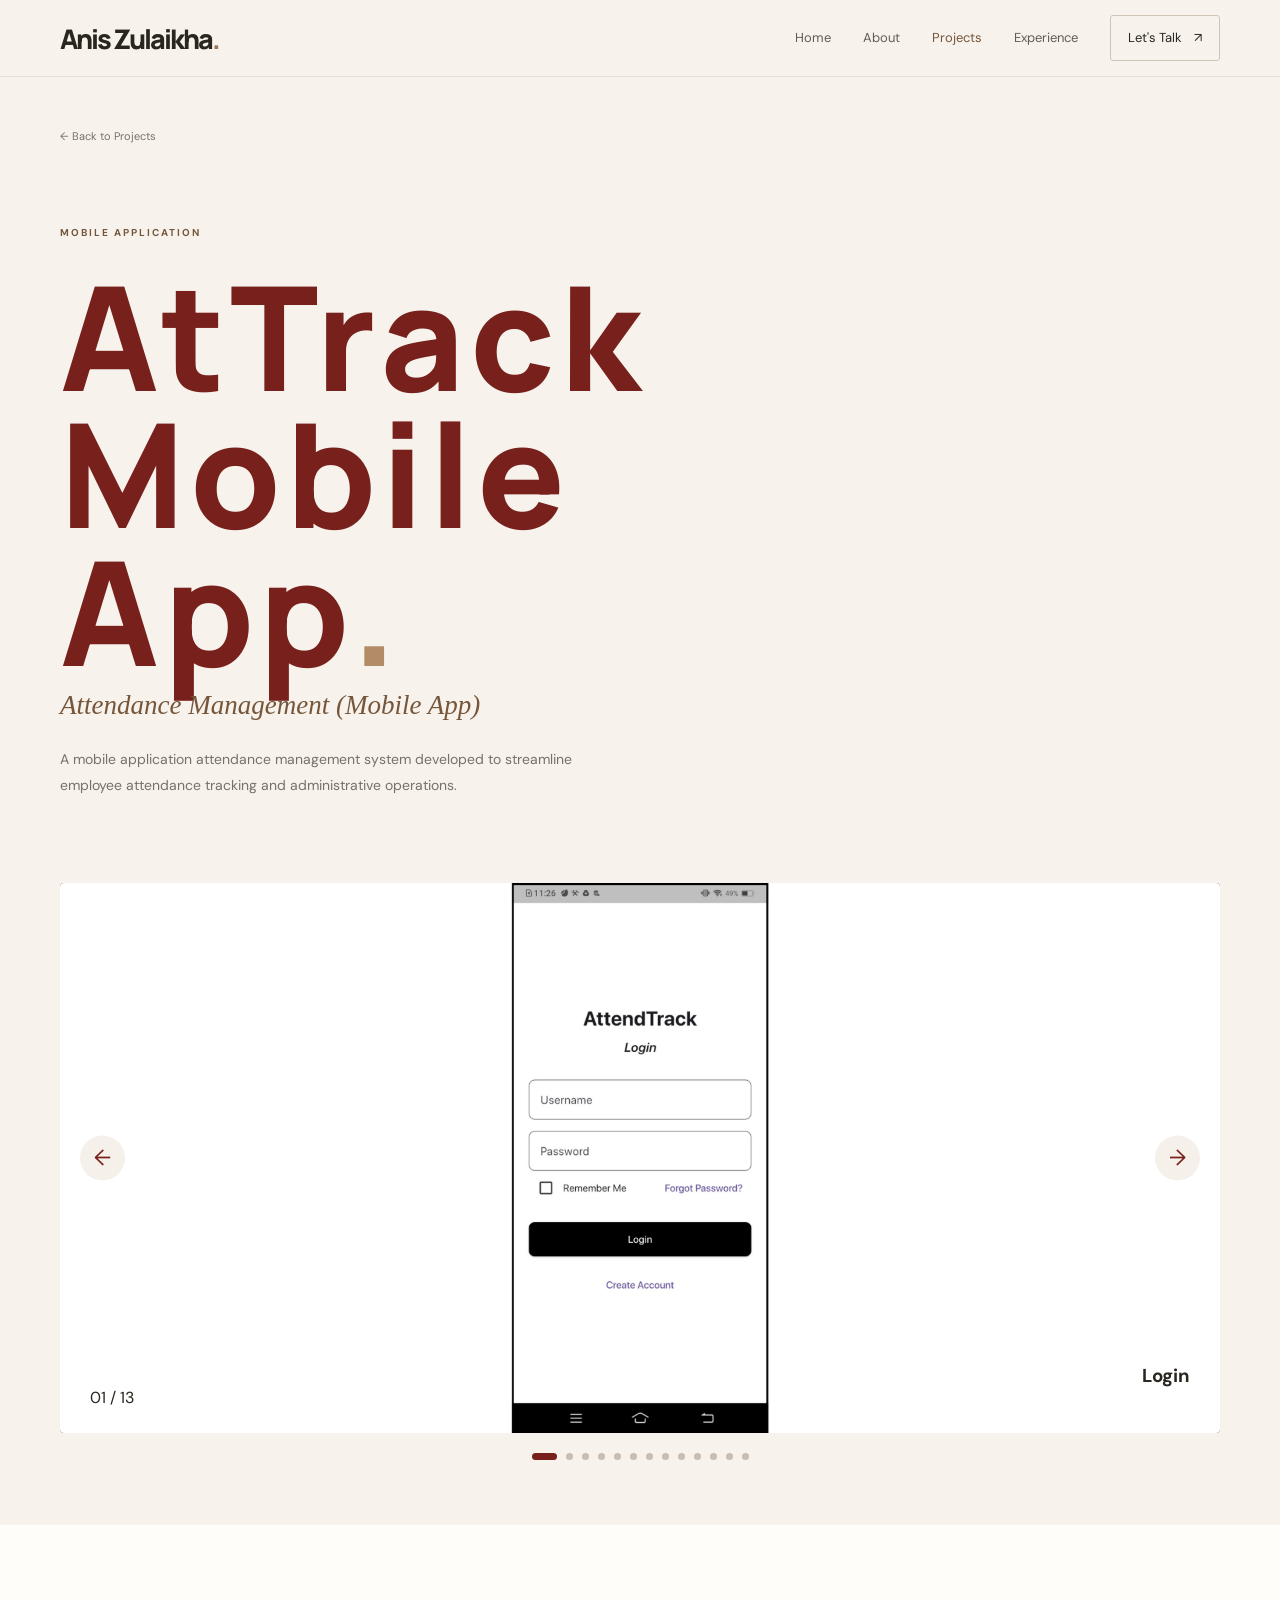
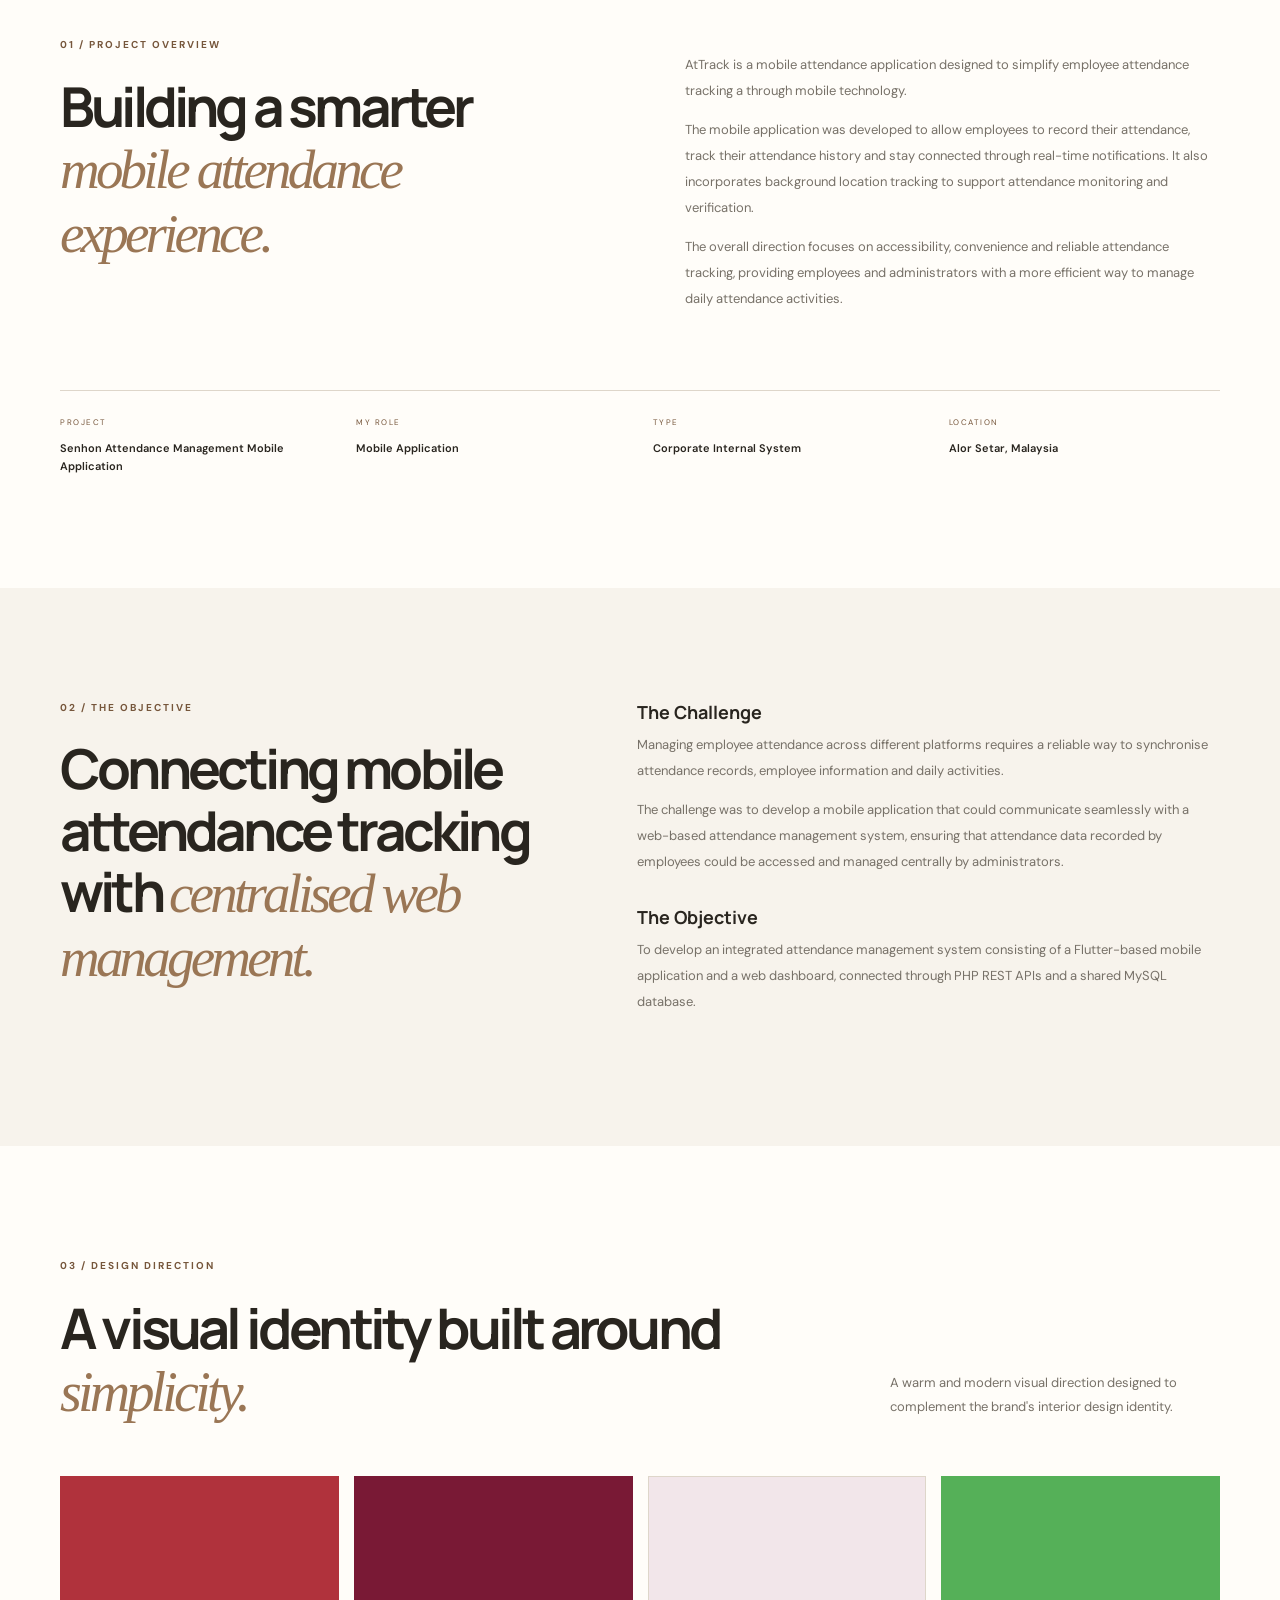
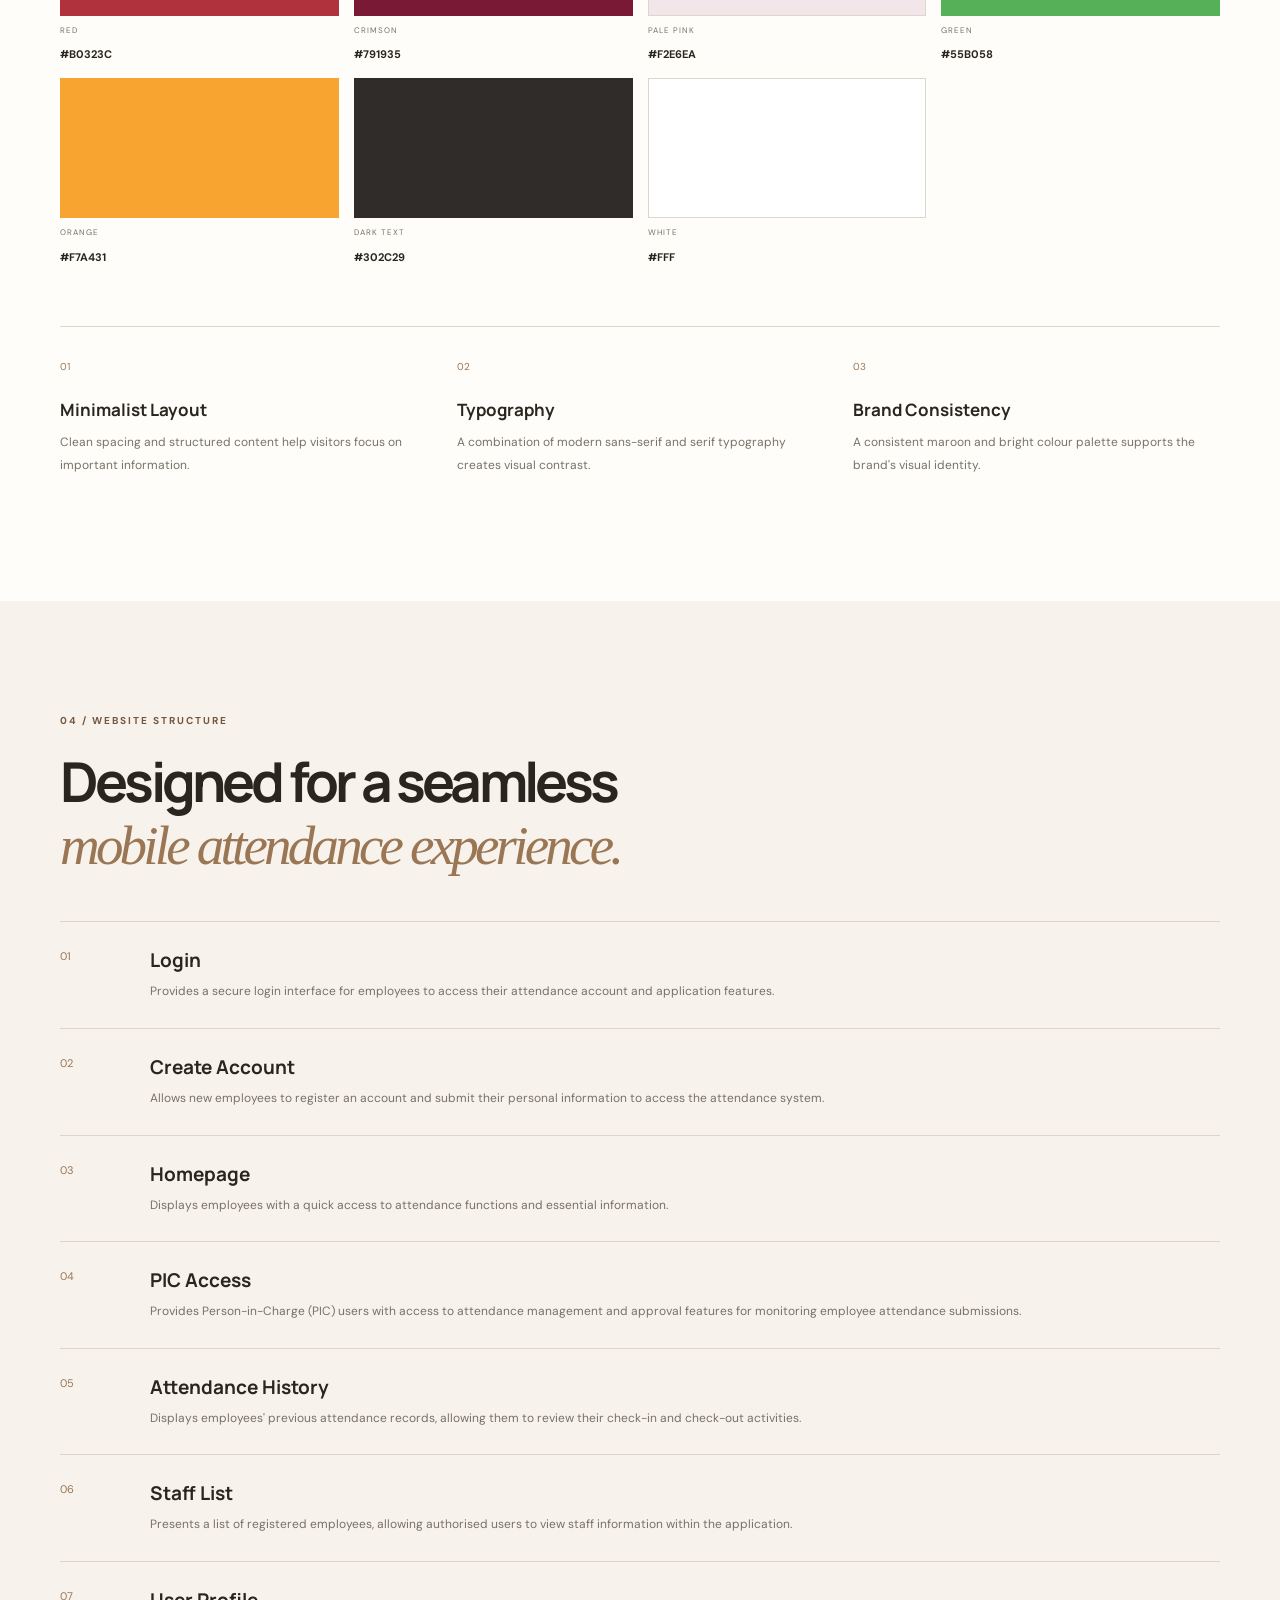
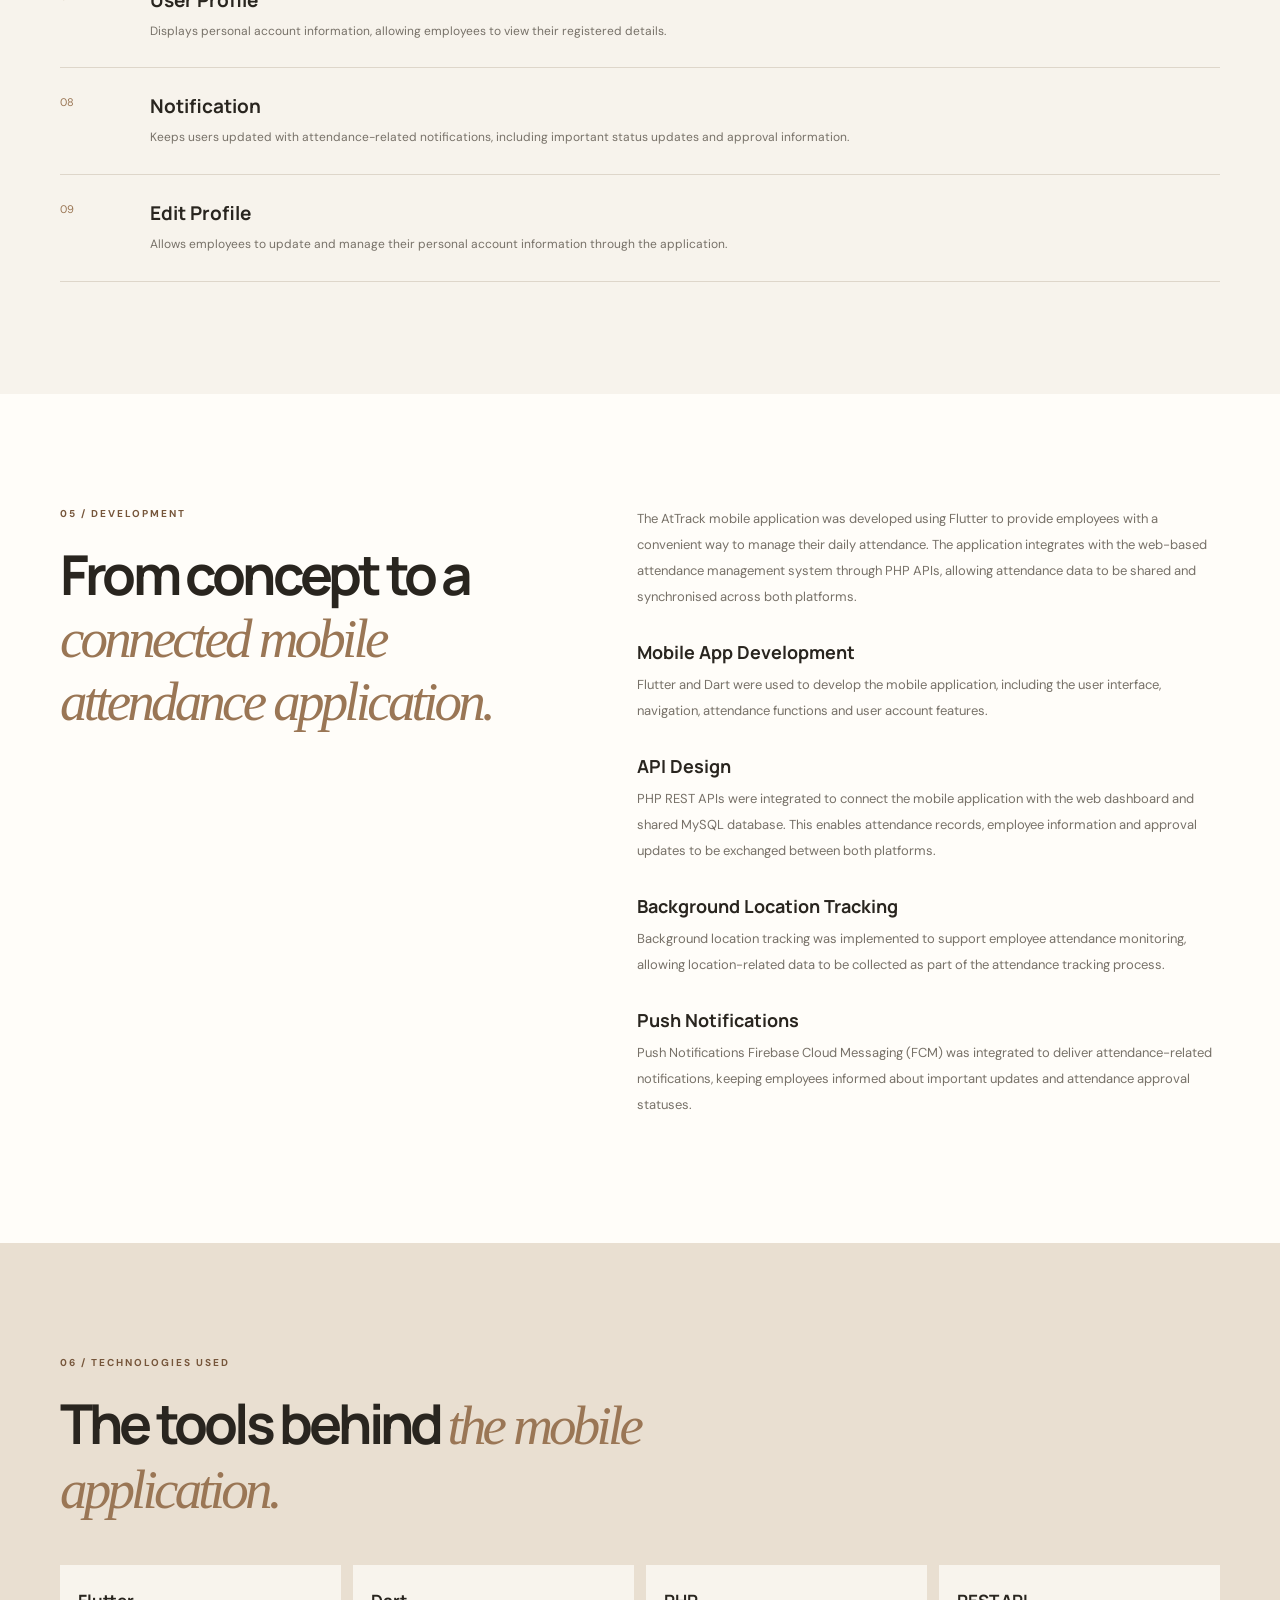
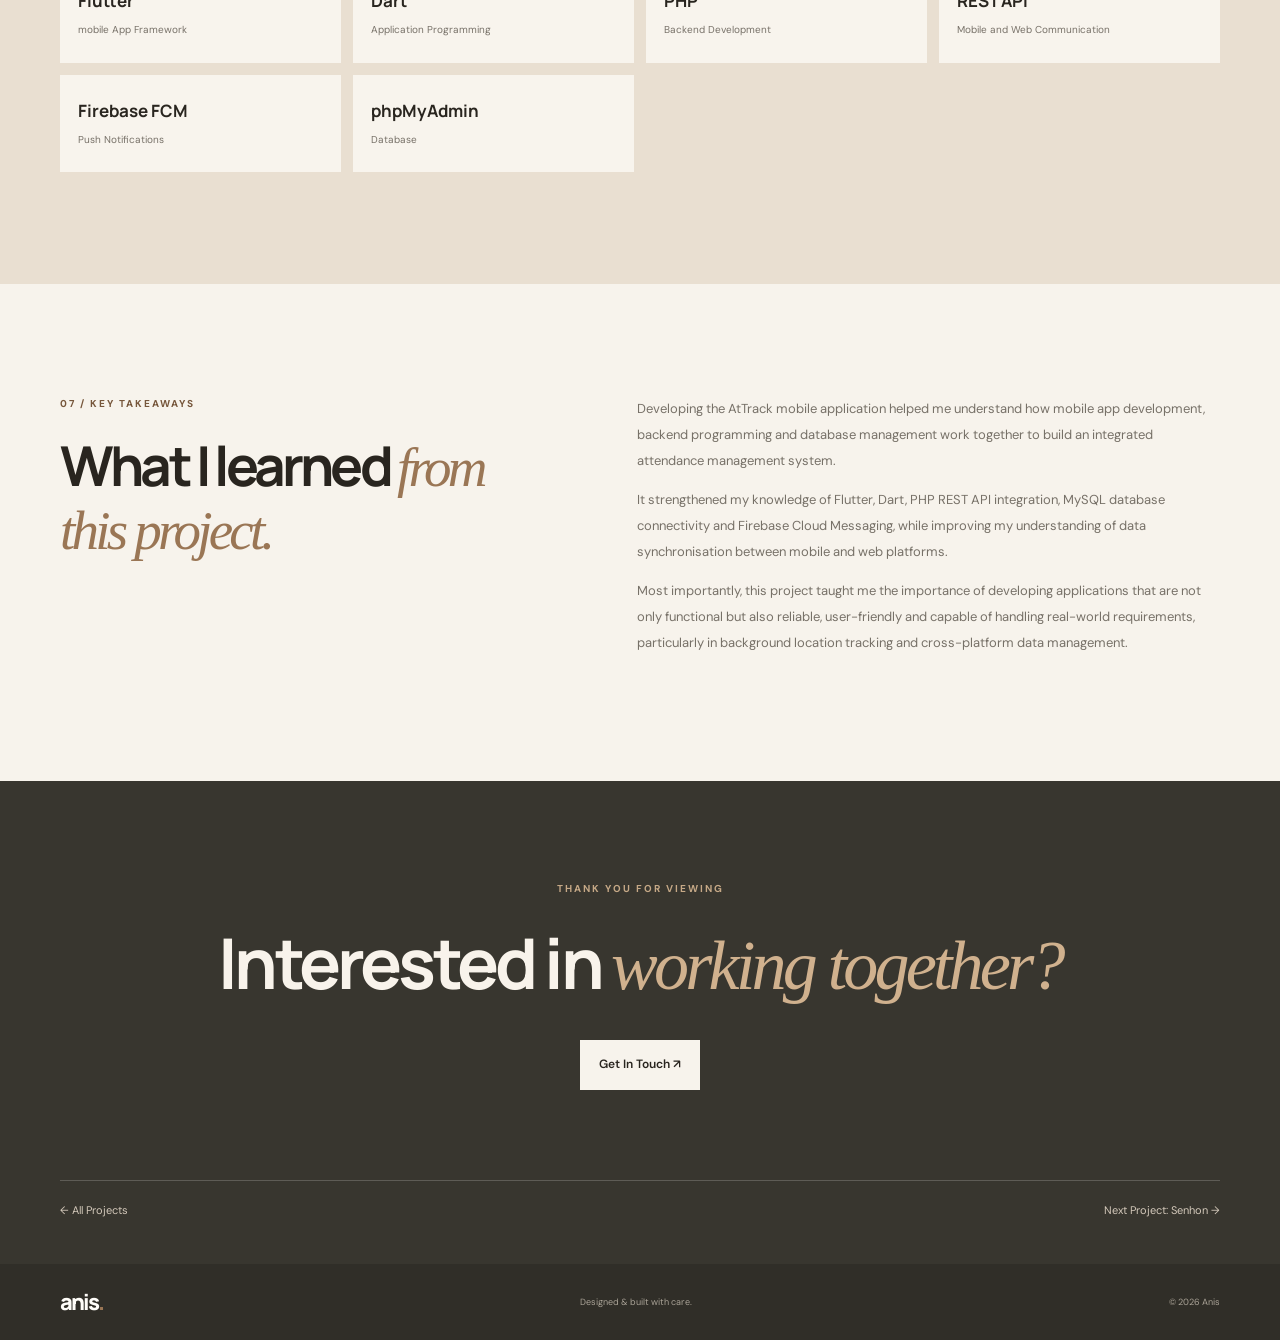
==== project-atTrackmobile.html @ a1cfab3f "Initial portfolio upload" ====
<!DOCTYPE html>
<html lang="en">

<head>
    <meta charset="UTF-8">
    <meta name="viewport" content="width=device-width, initial-scale=1.0">

    <meta name="description"
          content="Shiftin website design and development case study by Anis.">

    <title>AtTrack Dashboard | Project Case Study — Anis</title>

    <!-- Google Fonts -->
    <link rel="preconnect" href="https://fonts.googleapis.com">
    <link rel="preconnect" href="https://fonts.gstatic.com" crossorigin>

    <link href="https://fonts.googleapis.com/css2?family=DM+Sans:wght@400;500;600;700&family=Manrope:wght@400;500;600;700;800&family=IBM+Plex+Serif:ital,wght@0,400;0,500;1,400&display=swap"
          rel="stylesheet">

    <link rel="stylesheet" href="css/style.css">

</head>

<body>

    <!-- NAVIGATION -->
    <header class="site-header">

        <nav class="nav container">

            <a href="index.html" class="brand">
                Anis Zulaikha<span>.</span>
            </a>

            <button class="menu-toggle"
                    aria-label="Toggle navigation"
                    aria-expanded="false"
                    aria-controls="nav-links">

                <span></span>
                <span></span>

            </button>

            <div class="nav-links" id="nav-links">

                <a href="index.html" class="nav-link">Home</a>

                <a href="about-me.html" class="nav-link">About</a>

                <a href="projects.html" class="nav-link active">
                    Projects
                </a>

                <a href="index.html#experience" class="nav-link">
                    Experience
                </a>

                <a href="index.html#contact" class="nav-cta">
                    Let's Talk <span>↗</span>
                </a>

            </div>

        </nav>

    </header>


    <main>

        <!-- CASE STUDY HERO -->
        <section class="case-hero">

            <div class="container">

                <a href="projects.html" class="back-projects">
                    ← Back to Projects
                </a>

                <div class="case-hero-content">

                    <p class="eyebrow">
                        MOBILE APPLICATION
                    </p>

                    <h1>
                        AtTrack Mobile App<span>.</span>
                    </h1>

                    <p class="case-tagline">
                        Attendance Management (Mobile App)
                    </p>

                    <p class="case-intro">
                        A mobile application attendance management system
                        developed to streamline employee attendance
                        tracking and administrative operations.
                    </p>

                </div>

            </div>

        </section>


        <!-- HERO IMAGE -->
         <section class="case-cover">
            <div class="container">
                
                <div class="shiftin-slider">
                    <div class="slider-track">
                        <!-- IMAGE 1: LOGIN -->
                         <div class="slide active">
                            <img src="asset/atTrack/mobileApplication/1.png" alt="atTrack Login ">
                            <div class="slide-caption-dark">
                                <span>01 / 13</span>
                                <h3>Login</h3>
                            </div>
                        </div>
                        
                        <!-- IMAGE 2: CREATE ACC -->
                         <div class="slide">
                            <img src="asset/atTrack/mobileApplication/2.png" alt="atTrack Create Acc">
                            <div class="slide-caption-dark">
                                <span>02 / 13</span>
                                <h3>Create Account</h3>
                            </div>
                        </div>
                        
                        <!-- IMAGE 3: HOMEPAGE 1 -->
                         <div class="slide">
                            <img src="asset/atTrack/mobileApplication/3.png" alt="atTrack Homepage">
                            <div class="slide-caption-dark">
                                <span>03 / 13</span>
                                <h3>Homepage</h3>
                            </div>
                        </div>
                        
                        <!-- IMAGE 4: HOMEPAGE 2 -->
                         <div class="slide">
                            <img src="asset/atTrack/mobileApplication/4.png" alt="Homepage Pending">
                            <div class="slide-caption-dark">
                                <span>04 / 13</span>
                                <h3>Homepage</h3>
                            </div>
                        </div>
                        
                        <!-- IMAGE 5: PIC 1 -->
                         <div class="slide">
                            <img src="asset/atTrack/mobileApplication/5.png" alt="atTrack PIC">
                            <div class="slide-caption-dark">
                                <span>05 / 13</span>
                                <h3>PIC Page</h3>
                            </div>
                        </div>
                        
                        <!-- IMAGE 6: PIC 2 -->
                         <div class="slide">
                            <img src="asset/atTrack/mobileApplication/6.png" alt="atTrack PIC 2">
                            <div class="slide-caption-dark">
                                <span>06 / 13</span>
                                <h3>PIC Page</h3>
                            </div>
                        </div>

                         <!-- IMAGE 7: STATUS -->
                         <div class="slide">
                            <img src="asset/atTrack/mobileApplication/7.png" alt="atTrack status">
                            <div class="slide-caption-dark">
                                <span>07 / 13</span>
                                <h3>Status</h3>
                            </div>
                        </div>

                         <!-- IMAGE 8: User History -->
                         <div class="slide">
                            <img src="asset/atTrack/mobileApplication/8.png" alt="atTrack USer History">
                            <div class="slide-caption-dark">
                                <span>08 / 13</span>
                                <h3>History</h3>
                            </div>
                        </div>

                         <!-- IMAGE 9: CONTACT -->
                         <div class="slide">
                            <img src="asset/atTrack/mobileApplication/9.png" alt="atTrack Staff List">
                            <div class="slide-caption-dark">
                                <span>09 / 13</span>
                                <h3>Staff List</h3>
                            </div>
                        </div>

                         <!-- IMAGE 10: Profile -->
                         <div class="slide">
                            <img src="asset/atTrack/mobileApplication/10.png" alt="atTrack Profile">
                            <div class="slide-caption-dark">
                                <span>10 / 13</span>
                                <h3>Profile</h3>
                            </div>
                        </div>

                         <!-- IMAGE 11: Notification 1 -->
                         <div class="slide">
                            <img src="asset/atTrack/mobileApplication/11.png" alt="atTrack Notification 1">
                            <div class="slide-caption-dark">
                                <span>11 / 13</span>
                                <h3>Notification</h3>
                            </div>
                        </div>

                         <!-- IMAGE 12: Notification 2 -->
                         <div class="slide">
                            <img src="asset/atTrack/mobileApplication/12.png" alt=" atTrack Notification 2">
                            <div class="slide-caption-dark">
                                <span>12 / 13</span>
                                <h3>Notification</h3>
                            </div>
                        </div>

                         <!-- IMAGE 13: Edit -->
                         <div class="slide">
                            <img src="asset/atTrack/mobileApplication/13.png" alt="atTrack Edit Profile">
                            <div class="slide-caption-dark">
                                <span>13 / 13</span>
                                <h3>Edit Profile</h3>
                            </div>
                        </div>
                    </div>
                    
                    <!-- SLIDER CONTROLS -->
                     <button class="slider-arrow prev" type="button" aria-label="Previous image">
                        &#8592;
                    </button>
                    
                    <button class="slider-arrow next" type="button" aria-label="Next image">
                        &#8594;
                    </button>
                </div>
                
                <!-- SLIDER DOTS -->
                 <div class="slider-dots">
                    <button class="dot active" aria-label="Go to image 1"></button>
                    <button class="dot" aria-label="Go to image 2"></button>
                    <button class="dot" aria-label="Go to image 3"></button>
                    <button class="dot" aria-label="Go to image 4"></button>
                    <button class="dot" aria-label="Go to image 5"></button>
                    <button class="dot" aria-label="Go to image 6"></button>
                    <button class="dot" aria-label="Go to image 7"></button>
                    <button class="dot" aria-label="Go to image 8"></button>
                    <button class="dot" aria-label="Go to image 9"></button>
                    <button class="dot" aria-label="Go to image 10"></button>
                    <button class="dot" aria-label="Go to image 11"></button>
                    <button class="dot" aria-label="Go to image 12"></button>
                    <button class="dot" aria-label="Go to image 13"></button>
                </div>
            </div>
        </section>

        <!-- PROJECT INFORMATION -->
        <section class="section case-overview">

            <div class="container">

                <div class="case-overview-grid">

                    <div class="case-overview-heading">

                        <p class="eyebrow">
                            01 / PROJECT OVERVIEW
                        </p>

                        <h2>
                            Building a smarter
                            <em>mobile attendance experience.</em>
                        </h2>

                    </div>


                    <div class="case-overview-description">

                        <p>
                            AtTrack is a mobile attendance 
                            application designed to simplify 
                            employee attendance tracking a
                            through mobile technology.
                        </p>

                        <p>
                            The mobile application was developed 
                            to allow employees to record their 
                            attendance, track their attendance history 
                            and stay connected through real-time 
                            notifications. It also incorporates 
                            background location tracking to support 
                            attendance monitoring and verification.
                        </p>

                        <p>
                            The overall direction focuses on accessibility, 
                            convenience and reliable attendance tracking, 
                            providing employees and administrators with a 
                            more efficient way to manage daily attendance activities.
                        </p>

                    </div>

                </div>


                <div class="case-info-grid">

                    <div>
                        <span>PROJECT</span>
                        <strong>Senhon Attendance Management Mobile Application</strong>
                    </div>

                    <div>
                        <span>MY ROLE</span>
                        <strong>Mobile Application</strong>
                    </div>

                    <div>
                        <span>TYPE</span>
                        <strong>Corporate Internal System</strong>
                    </div>

                    <div>
                        <span>LOCATION</span>
                        <strong>Alor Setar, Malaysia</strong>
                    </div>

                </div>

            </div>

        </section>


        <!-- PROJECT BACKGROUND -->
        <section class="section case-background">

            <div class="container case-split">

                <div>

                    <p class="eyebrow">
                        02 / THE OBJECTIVE
                    </p>

                    <h2>
                       Connecting mobile attendance tracking with
                        <em>centralised web management.</em>
                    </h2>

                </div>

                <div class="case-copy">

                    <h3>The Challenge</h3>

                    <p>
                        Managing employee attendance 
                        across different platforms requires 
                        a reliable way to synchronise 
                        attendance records, employee 
                        information and daily activities.
                    </p>

                    <p>
                        The challenge was to develop a mobile 
                        application that could communicate 
                        seamlessly with a web-based attendance 
                        management system, ensuring that attendance 
                        data recorded by employees could be accessed 
                        and managed centrally by administrators.
                    </p>

                    <h3>The Objective</h3>

                    <p>
                       To develop an integrated attendance management 
                       system consisting of a Flutter-based mobile 
                       application and a web dashboard, connected 
                       through PHP REST APIs and a shared MySQL database.
                    </p>

                </div>

            </div>

        </section>


        <!-- DESIGN DIRECTION -->
        <section class="section case-design">

            <div class="container">

                <div class="section-top">

                    <div>

                        <p class="eyebrow">
                            03 / DESIGN DIRECTION
                        </p>

                        <h2>
                            A visual identity built
                            around <em>simplicity.</em>
                        </h2>

                    </div>

                    <p class="section-description">
                        A warm and modern visual direction
                        designed to complement the brand's
                        interior design identity.
                    </p>

                </div>


                <div class="design-showcase">

                    <div class="design-colour">

                        <div class="colour-swatch red"></div>

                        <span>RED</span>
                        <strong>#B0323C</strong>

                    </div>

                    <div class="design-colour">

                        <div class="colour-swatch crimson"></div>

                        <span>CRIMSON</span>
                        <strong>#791935</strong>

                    </div>

                    <div class="design-colour">

                        <div class="colour-swatch pink"></div>

                        <span>PALE PINK</span>
                        <strong>#F2E6EA</strong>

                    </div>

                    <div class="design-colour">

                        <div class="colour-swatch green"></div>

                        <span>GREEN</span>
                        <strong>#55B058</strong>

                    </div>

                    <div class="design-colour">

                        <div class="colour-swatch orange"></div>

                        <span>ORANGE</span>
                        <strong>#F7A431</strong>

                    </div>

                    <div class="design-colour">

                        <div class="colour-swatch dark"></div>

                        <span>DARK TEXT</span>
                        <strong>#302C29</strong>

                    </div>

                    <div class="design-colour">

                        <div class="colour-swatch white"></div>

                        <span>WHITE</span>
                        <strong>#FFF</strong>

                    </div>

                </div>


                <div class="design-principles">

                    <article>
                        <span>01</span>
                        <h3>Minimalist Layout</h3>
                        <p>
                            Clean spacing and structured content
                            help visitors focus on important
                            information.
                        </p>
                    </article>

                    <article>
                        <span>02</span>
                        <h3>Typography</h3>
                        <p>
                            A combination of modern sans-serif
                            and serif typography creates
                            visual contrast.
                        </p>
                    </article>

                    <article>
                        <span>03</span>
                        <h3>Brand Consistency</h3>
                        <p>
                            A consistent maroon and bright
                            colour palette supports the
                            brand's visual identity.
                        </p>
                    </article>

                </div>

            </div>

        </section>


        <!-- WEBSITE STRUCTURE -->
        <section class="section case-structure">

            <div class="container">

                <p class="eyebrow">
                    04 / WEBSITE STRUCTURE
                </p>

                <h2>
                    Designed for a seamless
                    <em>mobile attendance experience.</em>
                </h2>

                <div class="structure-list">

                    <div>
                        <span>01</span>

                        <div>
                            <h3>Login</h3>
                            <p>
                                Provides a secure login interface 
                                for employees to access their 
                                attendance account and application features.
                            </p>
                        </div>
                    </div>

                    <div>
                        <span>02</span>

                        <div>
                            <h3>Create Account</h3>
                            <p>
                                Allows new employees to register an 
                                account and submit their personal 
                                information to access the attendance system.
                            </p>
                        </div>
                    </div>

                    <div>
                        <span>03</span>

                        <div>
                            <h3>Homepage</h3>
                            <p>
                                Displays employees with a quick access to 
                                attendance functions and essential information.
                            </p>
                        </div>
                    </div>

                    <div>
                        <span>04</span>

                        <div>
                            <h3>PIC Access</h3>
                            <p>
                                Provides Person-in-Charge (PIC) users with 
                                access to attendance management and approval 
                                features for monitoring employee attendance submissions.
                            </p>
                        </div>
                    </div>

                    <div>
                        <span>05</span>

                        <div>
                            <h3>Attendance History</h3>
                            <p>
                                Displays employees' previous attendance records, 
                                allowing them to review their check-in and check-out 
                                activities.
                            </p>
                        </div>
                    </div>

                    <div>
                        <span>06</span>

                        <div>
                            <h3>Staff List</h3>
                            <p>
                                Presents a list of registered employees, 
                                allowing authorised users to view staff 
                                information within the application.
                            </p>
                        </div>
                    </div>

                    <div>
                        <span>07</span>

                        <div>
                            <h3>User Profile</h3>
                            <p>
                                Displays personal account information, 
                                allowing employees to view their registered details.
                            </p>
                        </div>
                    </div>

                    <div>
                        <span>08</span>

                        <div>
                            <h3>Notification</h3>
                            <p>
                                Keeps users updated with attendance-related notifications, 
                                including important status updates and approval information.
                            </p>
                        </div>
                    </div>

                    <div>
                        <span>09</span>

                        <div>
                            <h3>Edit Profile</h3>
                            <p>
                                Allows employees to update and manage their personal 
                                account information through the application.
                            </p>
                        </div>
                    </div>

                </div>


            </div>

        </section>


        <!-- DEVELOPMENT -->
        <section class="section case-development">

            <div class="container case-split">

                <div>

                    <p class="eyebrow">
                        05 / DEVELOPMENT
                    </p>

                    <h2>
                        From concept to a
                        <em>connected mobile attendance application.</em>
                    </h2>

                </div>

                <div class="case-copy">

                    <p>
                        The AtTrack mobile application was developed 
                        using Flutter to provide employees with a 
                        convenient way to manage their daily attendance. 
                        The application integrates with the web-based 
                        attendance management system through 
                        PHP APIs, allowing attendance data to be 
                        shared and synchronised across both platforms.
                    </p>

                    <h3>Mobile App Development</h3>

                    <p>
                        Flutter and Dart were used to develop the mobile 
                        application, including the user interface, navigation, 
                        attendance functions and user account features.
                    </p>

                    <h3>API Design</h3>

                    <p>
                        PHP REST APIs were integrated to connect the mobile 
                        application with the web dashboard and shared MySQL 
                        database. This enables attendance records, employee 
                        information and approval updates to be exchanged 
                        between both platforms.
                    </p>

                    <h3>Background Location Tracking</h3>

                    <p>
                        Background location tracking was implemented to support 
                        employee attendance monitoring, allowing location-related 
                        data to be collected as part of the attendance tracking process.
                    </p>

                    <h3>Push Notifications</h3>

                    <p>
                        Push Notifications Firebase Cloud Messaging (FCM) was 
                        integrated to deliver attendance-related notifications, 
                        keeping employees informed about important updates and 
                        attendance approval statuses.
                    </p>

                </div>

            </div>

        </section>


        <!-- TECHNOLOGIES -->
        <section class="section case-tech">

            <div class="container">

                <p class="eyebrow">
                    06 / TECHNOLOGIES USED
                </p>

                <h2>
                    The tools behind
                    <em>the mobile application.</em>
                </h2>

                <div class="case-tech-list">

                    <div>
                        <strong>Flutter</strong>
                        <span>mobile App Framework</span>
                    </div>

                    <div>
                        <strong>Dart</strong>
                        <span>Application Programming</span>
                    </div>

                    <div>
                        <strong>PHP</strong>
                        <span>Backend Development</span>
                    </div>

                    <div>
                        <strong>REST API</strong>
                        <span>Mobile and Web Communication</span>
                    </div>

                    <div>
                        <strong>Firebase FCM</strong>
                        <span>Push Notifications</span>
                    </div>

                    <div>
                        <strong>phpMyAdmin</strong>
                        <span>Database</span>
                    </div>

                </div>

            </div>

        </section>


        <!-- LEARNING OUTCOME -->
        <section class="section case-reflection">

            <div class="container case-split">

                <div>

                    <p class="eyebrow">
                        07 / KEY TAKEAWAYS
                    </p>

                    <h2>
                        What I learned
                        <em>from this project.</em>
                    </h2>

                </div>

                <div class="case-copy">

                    <p>
                        Developing the AtTrack mobile 
                        application helped me understand how 
                        mobile app development, backend programming 
                        and database management work together 
                        to build an integrated attendance management system.
                    </p>

                    <p>
                        It strengthened my knowledge of Flutter, Dart, PHP 
                        REST API integration, MySQL database connectivity 
                        and Firebase Cloud Messaging, while improving 
                        my understanding of data synchronisation between mobile 
                        and web platforms.
                    </p>

                    <p>
                        Most importantly, this project taught me the importance 
                        of developing applications that are not only functional 
                        but also reliable, user-friendly and capable of handling 
                        real-world requirements, particularly in background location 
                        tracking and cross-platform data management.
                    </p>

                </div>

            </div>

        </section>


        <!-- NEXT PROJECT -->
        <section class="case-next">

            <div class="container">

                <p class="eyebrow">
                    THANK YOU FOR VIEWING
                </p>

                <h2>
                    Interested in
                    <em>working together?</em>
                </h2>

                <a href="index.html#contact"
                   class="button button-light">
                    Get In Touch ↗
                </a>

                <div class="case-navigation">

                    <a href="projects.html">
                        ← All Projects
                    </a>

                    <a href="project-senhon.html">
                        Next Project: Senhon →
                    </a>

                </div>

            </div>

        </section>

    </main>


    <!-- FOOTER -->
    <footer class="footer">

        <div class="container footer-inner">

            <a href="index.html" class="brand">
                anis<span>.</span>
            </a>

            <span>Designed & built with care.</span>

            <span>© 2026 Anis</span>

        </div>

    </footer>


    <script src="js/script.js"></script>

</body>
</html>
---- css/style.css ----
@import url('https://fonts.googleapis.com/css2?family=DM+Sans:wght@400;500;600;700&family=Manrope:wght@400;500;600;700;800&display=swap');
:root {
  --paper: #f7f3ec;
  --paper-deep: #eee7dc;
  --ink: #29251f;
  --muted: #777168;
  --line: #ded6ca;
  --accent: #9a7655;
  --accent-dark: #76563b;
  --white: #fffdf9;
  --serif: Georgia, "Times New Roman", serif;
  --sans: "DM Sans", sans-serif;
  --display: "Manrope", sans-serif;
  --container: 1160px;
}
* {
  box-sizing: border-box;
}
html {
  scroll-behavior: smooth;
  scroll-padding-top: 90px;
}
body {
  margin: 0;
  background: var(--paper);
  color: var(--ink);
  font-family: var(--sans);
  line-height: 1.65;
  -webkit-font-smoothing: antialiased;
}
a {
  color: inherit;
  text-decoration: none;
}
button {
  font: inherit;
}
.container {
  width: min(var(--container), calc(100% - 64px));
  margin-inline: auto;
}
.section {
  padding: 112px 0;
}
.site-header {
  position: sticky;
  top: 0;
  z-index: 50;
  background: rgba(247,243,236,.88);
  backdrop-filter: blur(16px);
  border-bottom: 1px solid rgba(222,214,202,.7);
}
.nav {
  min-height: 76px;
  display: flex;
  align-items: center;
  justify-content: space-between;
}
.brand {
  font: 800 27px var(--display);
  letter-spacing: -2px;
}
.brand span {
  color: var(--accent);
}
.nav-links {
  display: flex;
  align-items: center;
  gap: 32px;
  font-size: 13px;
  color: #625c53;
}
.nav-link {
  transition: color .2s;
}
.nav-link:hover, .nav-link.active {
  color: var(--accent-dark);
}
.nav-cta {
  padding: 11px 17px;
  border: 1px solid #cfc4b5;
  border-radius: 3px;
  color: var(--ink);
}
.nav-cta span {
  margin-left: 9px;
}
.menu-toggle {
  display: none;
  border: 0;
  background: none;
  padding: 8px;
}
.menu-toggle span {
  display: block;
  width: 23px;
  height: 1px;
  background: var(--ink);
  margin: 6px;
}
.hero {
  min-height: 690px;
  padding-top: 105px;
  padding-bottom: 45px;
  display: flex;
  flex-direction: column;
  justify-content: space-between;
}
.hero-grid {
  display: grid;
  grid-template-columns: 1.15fr .85fr;
  align-items: center;
  gap: 60px;
}
.eyebrow {
  margin: 0 0 22px;
  color: var(--accent-dark);
  font-size: 10px;
  font-weight: 700;
  letter-spacing: 2px;
}
.status-dot {
  display: inline-block;
  width: 7px;
  height: 7px;
  border-radius: 50%;
  background: #78906d;
  margin-right: 8px;
}
h1, h2, h3, p {
  margin-top: 0;
}
h1, h2 {
  font: 700 clamp(43px, 5.7vw, 74px)/1.12 var(--display);
  letter-spacing: -3.8px;
}
h1 {
  margin-bottom: 26px;
}
h1 em, h2 em, .shiftin-mock em {
  font-family: var(--serif);
  font-weight: 400;
  color: var(--accent);
}
.hero-intro {
  max-width: 520px;
  color: var(--muted);
  font-size: 16px;
  line-height: 1.9;
}
.hero-actions {
  display: flex;
  align-items: center;
  gap: 28px;
  margin-top: 32px;
}
.button {
  display: inline-flex;
  align-items: center;
  gap: 26px;
  padding: 15px 19px;
  font-size: 12px;
  font-weight: 600;
  transition: transform .2s, background .2s;
}
.button:hover {
  transform: translateY(-3px);
}
.button-dark {
  background: var(--ink);
  color: var(--white);
}
.button-dark:hover {
  background: var(--accent-dark);
}
.button span {
  font-size: 17px;
}
.text-link {
  display: inline-flex;
  gap: 12px;
  align-items: center;
  font-size: 12px;
  font-weight: 600;
  border-bottom: 1px solid #bcb1a2;
  padding-bottom: 5px;
}
.text-link span {
  color: var(--accent);
  font-size: 17px;
}
.hero-meta {
  display: flex;
  flex-wrap: wrap;
  align-items: center;
  gap: 12px;
  margin-top: 70px;
  color: #928a7f;
  font-size: 8px;
  letter-spacing: 1.2px;
}
.hero-meta i {
  width: 3px;
  height: 3px;
  border-radius: 50%;
  background: #b7a99a;
}
.hero-art {
  min-height: 420px;
  position: relative;
  display: grid;
  place-items: center;
  overflow: hidden;
  background: #e9dfd1;
}
.art-sun {
  position: absolute;
  width: 230px;
  height: 230px;
  border-radius: 50%;
  background: #c6a987;
  top: 54px;
  right: 40px;
}
.art-orbit {
  position: absolute;
  width: 370px;
  height: 170px;
  border: 1px solid rgba(118,86,59,.5);
  border-radius: 50%;
  transform: rotate(-34deg);
  z-index: 1;
}
.orbit-two {
  transform: rotate(55deg);
  width: 310px;
  height: 250px;
}
.art-card {
  position: relative;
  z-index: 2;
  width: 245px;
  min-height: 240px;
  padding: 26px;
  display: flex;
  flex-direction: column;
  justify-content: space-between;
  background: rgba(255,253,249,.88);
  box-shadow: 0 18px 50px #66533a1a;
  transform: rotate(-5deg);
}
.art-card-label, .art-card-bottom {
  color: #8a7d6c;
  font-size: 8px;
  letter-spacing: 1.5px;
}
.art-card strong {
  font: 700 32px/1.15 var(--display);
  letter-spacing: -1.5px;
}
.art-card strong em {
  color: var(--accent);
  font: italic 400 36px var(--serif);
}
.art-star {
  position: absolute;
  color: var(--accent-dark);
  z-index: 3;
}
.star-one {
  top: 58px;
  left: 45px;
  font-size: 27px;
}
.star-two {
  bottom: 60px;
  right: 40px;
  font-size: 20px;
}
.art-caption {
  position: absolute;
  bottom: 22px;
  left: 22px;
  color: #827668;
  font: italic 13px var(--serif);
}
.scroll-note {
  margin-top: 55px;
  color: #91887c;
  font-size: 8px;
  letter-spacing: 1.8px;
}
.scroll-note span {
  display: inline-block;
  width: 30px;
  height: 1px;
  background: var(--accent);
  vertical-align: middle;
  margin-right: 12px;
}
.about-section {
  background: var(--white);
}
.section-grid {
  display: grid;
  grid-template-columns: 1fr 1fr;
  gap: 100px;
}
.section-heading h2, .section-top h2 {
  font-size: clamp(37px, 4.5vw, 56px);
  margin: 0;
}
.about-content {
  max-width: 520px;
  padding-top: 25px;
}
.large-copy {
  font: 500 23px/1.5 var(--display);
  letter-spacing: -.7px;
}
.about-content p:not(.large-copy) {
  color: var(--muted);
  font-size: 14px;
  line-height: 1.9;
}
.about-content .text-link {
  margin-top: 12px;
}
.about-stats {
  display: grid;
  grid-template-columns: repeat(3,1fr);
  margin-top: 85px;
  border-top: 1px solid var(--line);
  padding-top: 27px;
}
.about-stats div {
  display: flex;
  flex-direction: column;
  gap: 2px;
}
.about-stats strong {
  font: 700 23px var(--display);
}
.about-stats span {
  color: var(--muted);
  font-size: 11px;
}
.skills-section {
  background: var(--paper);
}
.section-top {
  display: flex;
  justify-content: space-between;
  align-items: end;
  gap: 40px;
  margin-bottom: 52px;
}
.section-description {
  max-width: 330px;
  margin: 0 0 6px;
  color: var(--muted);
  font-size: 13px;
  line-height: 1.8;
}
.skills-grid {
  display: grid;
  grid-template-columns: repeat(4,1fr);
  border-top: 1px solid var(--line);
  border-bottom: 1px solid var(--line);
}
.skill-card {
  padding: 28px 23px 30px 0;
  min-height: 240px;
}
.skill-card + .skill-card {
  border-left: 1px solid var(--line);
  padding-left: 23px;
}
.skill-number {
  color: var(--accent);
  font-size: 10px;
}
.skill-card h3 {
  font: 700 18px var(--display);
  margin: 23px 0 9px;
}
.skill-card p {
  color: var(--muted);
  font-size: 12px;
  min-height: 58px;
}
.tag-list {
  display: flex;
  flex-wrap: wrap;
  gap: 7px;
}
.tag-list span {
  display: inline-block;
  padding: 5px 9px;
  background: #eee7dc;
  color: #70685d;
  font-size: 9px;
  border-radius: 2px;
}
.small-note {
  color: #958b7f;
  font-size: 10px;
  margin-top: 20px;
}
.projects-section {
  background: var(--white);
}
.project-list {
  display: grid;
  grid-template-columns: 1fr 1fr;
  column-gap: 34px;
  row-gap: 58px;
}
.project-card {
  min-width: 0;
}
.project-visual {
  height: 300px;
  position: relative;
  display: grid;
  place-items: center;
  overflow: hidden;
}
.project-attrack {
  background: #e6e9e2;
}
.project-hub {
  background: #e9e2d8;
}
.project-senhon {
  background: #e6ddd3;
}
.project-shiftin {
  background: #e9e3d8;
}
.visual-index {
  position: absolute;
  bottom: 17px;
  left: 19px;
  color: #82786d;
  font-size: 9px;
  letter-spacing: 1px;
}
.mock-phone {
  position: relative;
  width: 142px;
  height: 246px;
  padding: 28px 15px 12px;
  background: #fffdf9;
  border: 5px solid #373b36;
  border-radius: 20px;
  box-shadow: 0 18px 35px #30352b25;
  display: flex;
  flex-direction: column;
}
.mock-notch {
  position: absolute;
  width: 45px;
  height: 8px;
  top: 5px;
  left: 44px;
  border-radius: 8px;
  background: #373b36;
}
.mock-kicker {
  color: #8b9384;
  font-size: 6px;
  letter-spacing: 1px;
}
.mock-phone strong {
  margin-top: 6px;
  font: 700 15px var(--display);
}
.mock-check {
  display: grid;
  place-items: center;
  width: 55px;
  height: 55px;
  border-radius: 50%;
  background: #e6eee2;
  color: #67835e;
  font-size: 25px;
  margin: 20px auto;
}
.mock-line {
  height: 6px;
  background: #ece9e2;
  margin: 5px 0;
  border-radius: 4px;
}
.mock-line.short {
  width: 65%;
}
.mock-bottom {
  margin-top: auto;
  font-size: 5px;
  color: #8e887e;
}
.dashboard-mock {
  display: flex;
  width: 78%;
  height: 190px;
  background: #fffdf9;
  box-shadow: 0 18px 40px #4d41321c;
}
.dash-sidebar {
  width: 18%;
  background: #1d355d;
}
.dash-main {
  flex: 1;
  padding: 20px;
}
.dash-title {
  display: block;
  width: 40%;
  height: 8px;
  background: #c6c0b4;
  margin-bottom: 20px;
}
.dash-stats {
  display: flex;
  gap: 9px;
}
.dash-stats i {
  flex: 1;
  height: 35px;
  background: #eee9df;
}
.dash-chart {
  height: 58px;
  margin-top: 12px;
  background: linear-gradient(160deg, transparent 48%, #b1b99f 49%, #b1b99f 51%, transparent 52%), #f4f1eb;
}
.dash-table {
  display: flex;
  gap: 8px;
  margin-top: 12px;
}
.dash-table b {
  height: 5px;
  flex: 1;
  background: #ddd6ca;
}
.website-mock {
  width: 82%;
  height: 190px;
  background: #f9f6f0;
  box-shadow: 0 18px 40px #4d41321c;
}
.web-nav {
  height: 34px;
  padding: 11px 14px;
  font: 700 9px var(--display);
  letter-spacing: 1px;
}
.web-nav span {
  float: right;
  font: 6px var(--sans);
  color: #81786e;
}
.web-hero {
  height: 156px;
  padding: 30px;
  position: relative;
  color: #f9f6f0;
  background: linear-gradient(90deg,#504d43,#7b7668);
}
.web-hero small {
  font-size: 6px;
  letter-spacing: 1px;
}
.web-hero strong {
  display: block;
  margin-top: 10px;
  font: 700 25px/1.1 var(--display);
}
.web-hero i {
  position: absolute;
  width: 90px;
  height: 90px;
  border: 1px solid #c8bca7;
  border-radius: 50%;
  right: 28px;
  top: 30px;
}
.shiftin-mock {
  width: 82%;
  height: 190px;
  padding: 22px;
  background: #772d2a;
  color: #f6eee2;
  display: flex;
  flex-direction: column;
  justify-content: space-between;
  box-shadow: 0 18px 40px #4d41321c;
}
.shiftin-mock > span {
  font-size: 8px;
  letter-spacing: 2px;
}
.shiftin-mock strong {
  font: 700 29px/1.1 var(--display);
}
.shiftin-mock em {
  color: #e3c8a9;
}
.shiftin-mock small {
  font-size: 6px;
  letter-spacing: 1.5px;
}
.project-info {
  display: flex;
  justify-content: space-between;
  gap: 20px;
  padding-top: 23px;
}
.project-type {
  color: var(--accent);
  font-size: 8px;
  letter-spacing: 1.5px;
  font-weight: 700;
  margin-bottom: 8px;
}
.project-info h3 {
  font: 700 25px var(--display);
  letter-spacing: -1px;
  margin-bottom: 8px;
}
.project-info p:not(.project-type) {
  color: var(--muted);
  font-size: 12px;
  line-height: 1.8;
  max-width: 450px;
}
.project-info .tag-list {
  margin-top: 15px;
}
.round-link {
  flex: 0 0 38px;
  width: 38px;
  height: 38px;
  border: 1px solid var(--line);
  border-radius: 50%;
  display: grid;
  place-items: center;
  transition: .2s;
}
.round-link:hover {
  background: var(--ink);
  color: white;
  transform: translateY(-3px);
}
.experience-section {
  background: var(--paper);
}
.experience-content {
  padding-top: 7px;
}
.experience-item {
  padding: 0 0 29px 22px;
  border-left: 1px solid #cbbba8;
  position: relative;
}
.experience-item + .experience-item {
  margin-top: 27px;
}
.experience-item:before {
  content: "";
  position: absolute;
  left: -4px;
  top: 4px;
  width: 7px;
  height: 7px;
  border-radius: 50%;
  background: var(--accent);
}
.experience-date {
  color: var(--accent);
  font-size: 9px;
  letter-spacing: 1.4px;
}
.experience-item h3 {
  font: 700 19px var(--display);
  margin: 10px 0 7px;
}
.experience-item p {
  color: var(--muted);
  font-size: 13px;
  max-width: 500px;
}
.experience-caption {
  color: #9a9084;
  font-size: 10px;
}
.contact-section {
  background: #38362f;
  color: #f8f3eb;
  padding: 105px 0;
}
.contact-inner {
  text-align: center;
}
.contact-inner .eyebrow {
  color: #c6a987;
}
.contact-inner h2 {
  font-size: clamp(45px, 6vw, 72px);
}
.contact-inner h2 em {
  color: #d0b18e;
}
.contact-inner > p:not(.eyebrow) {
  color: #c3bdb2;
  font-size: 13px;
  margin: 20px auto 28px;
}
.button-light {
  background: #f7f3ec;
  color: #29251f;
}
.social-links {
  display: flex;
  justify-content: center;
  gap: 24px;
  margin-top: 35px;
  color: #d0c7ba;
  font-size: 11px;
}
.social-links a:hover {
  color: white;
}
.footer {
  background: #302e28;
  color: #aaa397;
  padding: 23px 0;
}
.footer-inner {
  display: flex;
  justify-content: space-between;
  align-items: center;
  font-size: 9px;
}
.footer .brand {
  color: var(--white);
  font-size: 22px;
}
.back-to-top {
  position: fixed;
  right: 24px;
  bottom: 24px;
  width: 38px;
  height: 38px;
  display: grid;
  place-items: center;
  background: var(--ink);
  color: white;
  border-radius: 50%;
  opacity: 0;
  pointer-events: none;
  transform: translateY(8px);
  transition: .2s;
}
.back-to-top.visible {
  opacity: 1;
  pointer-events: auto;
  transform: translateY(0);
}
.reveal {
  opacity: 0;
  transform: translateY(18px);
  transition: opacity .65s ease, transform .65s ease;
}
.reveal.is-visible {
  opacity: 1;
  transform: translateY(0);
}
/* =================================

   ABOUT PAGE

================================= */
.about-hero {
  padding-top: 105px;
  padding-bottom: 95px;
}
.about-hero-grid {
  display: grid;
  grid-template-columns: 1.1fr .9fr;
  align-items: center;
  gap: 80px;
}
.about-hero h1 {
  font-size: clamp(48px, 6vw, 76px);
}
.about-intro .hero-intro + .hero-intro {
  margin-top: 12px;
}
.about-note {
  min-height: 350px;
  padding: 30px;
  background: #e9dfd1;
  position: relative;
  display: flex;
  flex-direction: column;
  justify-content: space-between;
  overflow: hidden;
}
.about-note-index,  .about-note-foot {
  color: #857866;
  font-size: 8px;
  letter-spacing: 1.7px;
}
.about-note-mark {
  color: #b18c66;
  font: 100px/.7 Georgia, serif;
  margin-top: 30px;
}
.about-note p {
  font: 700 31px/1.35 var(--display);
  letter-spacing: -1.3px;
  margin: 0 auto 30px 0;
}
.about-note p em {
  color: var(--accent-dark);
  font: italic 400 34px var(--serif);
}
.about-story-section {
  background: var(--white);
}
.about-story-copy {
  max-width: 560px;
  padding-top: 12px;
}
.about-story-copy p:not(.large-copy) {
  color: var(--muted);
  font-size: 14px;
  line-height: 1.95;
}
/* EDUCATION */
.education-section {
  background: var(--paper);
}
.education-card {
  padding: 30px 34px;
  background: var(--white);
  border: 1px solid var(--line);
}
.education-card-top {
  display: flex;
  justify-content: space-between;
  gap: 20px;
  color: var(--accent-dark);
  font-size: 9px;
  letter-spacing: 1.5px;
}
.education-card-main {
  display: flex;
  align-items: center;
  gap: 28px;
  padding: 43px 0;
}
.education-symbol {
  width: 76px;
  height: 76px;
  flex: 0 0 76px;
  display: grid;
  place-items: center;
  background: #eee7dc;
  color: var(--accent-dark);
  font: 800 23px var(--display);
}
.education-symbol span {
  color: var(--accent);
}
.education-degree {
  color: var(--accent-dark);
  font-size: 9px;
  font-weight: 700;
  letter-spacing: 1.6px;
  margin-bottom: 8px;
}
.education-card-main h3 {
  font: 700 clamp(20px, 3vw, 28px) var(--display);
  letter-spacing: -.8px;
  margin-bottom: 7px;
}
.education-location {
  color: var(--muted);
  font-size: 11px;
  margin: 0;
}
.education-card-bottom {
  display: grid;
  grid-template-columns: repeat(3, 1fr);
  gap: 20px;
  padding-top: 22px;
  border-top: 1px solid var(--line);
}
.education-card-bottom div {
  display: flex;
  flex-direction: column;
  gap: 6px;
}
.education-card-bottom span {
  color: #968b7d;
  font-size: 8px;
  letter-spacing: 1.4px;
}
.education-card-bottom strong {
  font-size: 11px;
  font-weight: 600;
}
.small-note {
  color: var(--muted);
  font-size: 10px;
  margin-top: 14px;
}
/* TECHNICAL BACKGROUND */
.foundation-section {
  background: var(--white);
}
.foundation-grid {
  display: grid;
  grid-template-columns: repeat(4, 1fr);
  border-top: 1px solid var(--line);
  border-bottom: 1px solid var(--line);
}
.foundation-card {
  padding: 26px 22px 30px 0;
}
.foundation-card + .foundation-card {
  border-left: 1px solid var(--line);
  padding-left: 22px;
}
.foundation-card > span {
  color: var(--accent);
  font-size: 10px;
  letter-spacing: 1px;
}
.foundation-card h3 {
  font: 700 17px var(--display);
  margin: 24px 0 9px;
}
.foundation-card p {
  color: var(--muted);
  font-size: 12px;
  line-height: 1.85;
  margin: 0;
}
/* DEVELOPMENT APPROACH */
.approach-section {
  background: var(--paper);
}
.approach-list {
  padding-top: 3px;
}
.approach-item {
  display: grid;
  grid-template-columns: 35px 1fr;
  gap: 15px;
  padding: 0 0 25px;
  border-bottom: 1px solid var(--line);
}
.approach-item + .approach-item {
  padding-top: 22px;
}
.approach-item > span {
  color: var(--accent);
  font-size: 10px;
}
.approach-item h3 {
  font: 700 17px var(--display);
  margin: 0 0 7px;
}
.approach-item p {
  color: var(--muted);
  font-size: 12px;
  line-height: 1.85;
  margin: 0;
}
/* FINAL CTA */
.about-cta {
  background: #38362f;
  color: #f8f3eb;
}
.about-cta-inner {
  text-align: center;
}
.about-cta .eyebrow {
  color: #c6a987;
}
.about-cta h2 {
  font-size: clamp(45px, 6vw, 72px);
}
.about-cta h2 em {
  color: #d0b18e;
}
.about-cta-inner > p:not(.eyebrow) {
  color: #c3bdb2;
  font-size: 13px;
  margin: 20px auto 28px;
  max-width: 550px;
}
/* RESPONSIVE */
@media (max-width: 900px) {
  .about-hero-grid {
    gap: 38px;
  }
  .foundation-grid {
    grid-template-columns: repeat(2, 1fr);
  }
  .foundation-card:nth-child(3) {
    border-left: 0;
    padding-left: 0;
    border-top: 1px solid var(--line);
  }
  .foundation-card:nth-child(4) {
    border-top: 1px solid var(--line);
  }
}
@media (max-width: 650px) {
  .about-hero {
    padding-top: 65px;
  }
  .about-hero-grid {
    grid-template-columns: 1fr;
  }
  .about-note {
    min-height: 290px;
  }
  .education-card {
    padding: 23px 20px;
  }
  .education-card-main {
    gap: 17px;
    padding: 32px 0;
  }
  .education-symbol {
    width: 55px;
    height: 55px;
    flex-basis: 55px;
    font-size: 18px;
  }
  .education-card-bottom {
    grid-template-columns: 1fr 1fr;
  }
  .foundation-grid {
    grid-template-columns: 1fr 1fr;
  }
  .foundation-card {
    padding: 22px 12px 23px 0;
  }
  .foundation-card + .foundation-card {
    padding-left: 14px;
  }
  .foundation-card h3 {
    font-size: 15px;
  }
}
/* =================================

   PROJECTS PAGE

================================= */
.projects-hero {
  padding-top: 110px;
  padding-bottom: 45px;
}
.projects-hero h1 {
  max-width: 850px;
  font-size: clamp(48px, 7vw, 88px);
  line-height: 1.08;
  margin: 25px 0;
}
.projects-hero h1 em,  .section-top h2 em,  .technology-section h2 em {
  font-family: var(--serif);
  font-weight: 400;
}
.projects-intro {
  max-width: 520px;
  color: var(--muted);
  font-size: 14px;
  line-height: 1.9;
}
.projects-hero-bottom {
  display: flex;
  justify-content: space-between;
  margin-top: 80px;
  padding-top: 18px;
  border-top: 1px solid var(--line);
  color: var(--muted);
  font-size: 9px;
  letter-spacing: 1.5px;
}
/* FEATURED PROJECTS */
.featured-projects {
  background: var(--white);
}
.project-feature {
  display: grid;
  grid-template-columns: 1.15fr .85fr;
  gap: 65px;
  align-items: center;
  margin-top: 85px;
}
.project-feature.reverse .project-visual {
  order: 2;
}
.project-feature.reverse .project-information {
  order: 1;
}
.project-visual {
  min-height: 410px;
  position: relative;
  display: flex;
  align-items: center;
  justify-content: center;
  overflow: hidden;
  padding: 35px;
}
.visual-label {
  position: absolute;
  bottom: 18px;
  left: 20px;
  font-size: 8px;
  letter-spacing: 1.5px;
  color: #786d60;
}
/* ATTRACK MOCKUP */
.attrack-visual {
  background: #e9e4dc;
}
.mockup-window {
  width: 100%;
  max-width: 500px;
  background: #fff;
  box-shadow: 0 20px 50px #5146381a;
  border-radius: 6px;
  overflow: hidden;
}
.mockup-header {
  display: flex;
  gap: 5px;
  padding: 12px;
  border-bottom: 1px solid #eee;
}
.mockup-header span {
  width: 7px;
  height: 7px;
  background: #c9bba9;
  border-radius: 50%;
}
.attrack-screen {
  display: grid;
  grid-template-columns: 100px 1fr;
  min-height: 230px;
}
.mockup-sidebar {
  background: #383b34;
  color: #fff;
  padding: 17px 10px;
  display: flex;
  flex-direction: column;
  gap: 22px;
}
.mockup-sidebar strong {
  font-size: 13px;
}
.mockup-sidebar small {
  font-size: 7px;
  color: #c8c7bc;
}
.mockup-content {
  padding: 22px 17px;
}
.mockup-content > small,  .staffhub-title small {
  font-size: 7px;
  color: #999;
  letter-spacing: 1px;
}
.mockup-content h3 {
  font-size: 15px;
  margin: 8px 0 17px;
}
.mockup-stats {
  display: grid;
  grid-template-columns: repeat(3, 1fr);
  gap: 7px;
}
.mockup-stats div,  .staffhub-cards div {
  background: #f5f3ef;
  padding: 10px 7px;
}
.mockup-stats small,  .staffhub-cards small {
  display: block;
  font-size: 7px;
  color: #888;
}
.mockup-stats strong {
  display: block;
  font-size: 16px;
  margin-top: 5px;
}
.mockup-chart {
  display: flex;
  align-items: end;
  gap: 9px;
  height: 65px;
  padding: 12px 10px 0;
  border-bottom: 1px solid #ddd;
}
.mockup-chart span {
  flex: 1;
  background: #b49a7c;
  height: 45%;
}
.mockup-chart span:nth-child(2) {
  height: 70%;
}
.mockup-chart span:nth-child(3) {
  height: 55%;
}
.mockup-chart span:nth-child(4) {
  height: 90%;
}
.mockup-chart span:nth-child(5) {
  height: 65%;
}
.mockup-chart span:nth-child(6) {
  height: 80%;
}
.mockup-chart span:nth-child(7) {
  height: 100%;
}
/* STAFF HUB MOCKUP */
.staffhub-visual {
  background: #e5e8e2;
}
.staffhub-screen {
  width: 100%;
  max-width: 500px;
  background: #fff;
  box-shadow: 0 20px 50px #2636261a;
}
.staffhub-top {
  display: flex;
  justify-content: space-between;
  padding: 17px;
  border-bottom: 1px solid #eee;
}
.staffhub-top strong {
  font-size: 12px;
}
.staffhub-top span {
  font-size: 7px;
  color: #888;
}
.staffhub-body {
  padding: 20px;
}
.staffhub-title h3 {
  font-size: 17px;
  margin-top: 7px;
}
.staffhub-cards {
  display: grid;
  grid-template-columns: repeat(2, 1fr);
  gap: 10px;
  margin: 17px 0;
}
.staffhub-cards strong {
  display: block;
  font-size: 20px;
  margin-top: 6px;
}
.staffhub-table {
  display: grid;
  grid-template-columns: 1.3fr 1fr .7fr;
  gap: 10px;
  font-size: 8px;
  color: #777;
}
.staffhub-table hr {
  grid-column: 1 / -1;
  width: 100%;
  border: 0;
  border-top: 1px solid #eee;
}
/* SENHON MOCKUP */
.senhon-visual {
  background: #dcd2c5;
}
.website-preview {
  width: 100%;
  max-width: 500px;
  min-height: 270px;
  background: #f5f1e9;
  box-shadow: 0 20px 50px #5146381a;
}
.website-nav {
  display: flex;
  justify-content: space-between;
  align-items: center;
  padding: 16px;
}
.website-nav strong {
  font-size: 14px;
  letter-spacing: 2px;
}
.website-nav span {
  font-size: 7px;
}
.website-hero {
  min-height: 215px;
  padding: 40px 28px;
  background: #81766a;
  color: white;
}
.website-hero small,  .website-hero span {
  font-size: 7px;
  letter-spacing: 1.5px;
}
.website-hero h3 {
  font: 700 33px/1.2 var(--display);
  margin: 17px 0;
}
/* SHIFTIN MOCKUP */
.shiftin-visual {
  background: #e7dcd4;
}
.shiftin-screen {
  width: 100%;
  max-width: 500px;
  min-height: 270px;
  background: #f5f0e9;
  box-shadow: 0 20px 50px #5146381a;
}
.shiftin-nav {
  display: flex;
  justify-content: space-between;
  padding: 17px;
}
.shiftin-nav strong {
  font-size: 14px;
  letter-spacing: 2px;
  color: #77201c;
}
.shiftin-nav span {
  font-size: 7px;
}
.shiftin-content {
  padding: 38px 28px;
  background: #77201c;
  color: white;
  min-height: 215px;
}
.shiftin-content small,  .shiftin-content span {
  font-size: 7px;
  letter-spacing: 1.5px;
}
.shiftin-content h3 {
  font: 700 34px/1.2 var(--display);
  margin: 17px 0;
}
/* PROJECT INFORMATION */
.project-information {
  padding: 15px 0;
}
.project-meta {
  display: flex;
  gap: 20px;
  color: var(--accent-dark);
  font-size: 9px;
  letter-spacing: 1.4px;
}
.project-information h3 {
  font: 700 clamp(30px, 4vw, 43px) var(--display);
  letter-spacing: -1.5px;
  margin: 22px 0 13px;
}
.project-description {
  color: var(--muted);
  font-size: 13px;
  line-height: 1.9;
  max-width: 450px;
}
.project-details {
  margin-top: 25px;
  border-top: 1px solid var(--line);
}
.project-details div {
  padding: 13px 0;
  border-bottom: 1px solid var(--line);
}
.project-details span {
  font-size: 8px;
  letter-spacing: 1.4px;
  color: var(--accent-dark);
}
.project-details p {
  font-size: 11px;
  color: var(--muted);
  margin: 6px 0 0;
}
.project-link {
  display: inline-flex;
  align-items: center;
  gap: 15px;
  margin-top: 25px;
  color: var(--accent-dark);
  font-size: 12px;
  font-weight: 700;
  border-bottom: 1px solid var(--accent-dark);
  padding-bottom: 8px;
  text-decoration: none;
}
.project-link span {
  transition: transform .3s;
}
.project-link:hover span {
  transform: translate(4px, -4px);
}
/* TECHNOLOGY */
.technology-section {
  background: var(--paper);
}
.technology-section h2 {
  max-width: 650px;
  font-size: clamp(34px, 5vw, 55px);
  margin: 20px 0 35px;
}
.technology-list {
  display: flex;
  flex-wrap: wrap;
  gap: 12px;
}
.technology-list span {
  border: 1px solid var(--line);
  padding: 12px 20px;
  font-size: 11px;
  color: var(--accent-dark);
  background: #fff9;
}
/* RESPONSIVE */
@media (max-width: 900px) {
  .project-feature {
    grid-template-columns: 1fr;
    gap: 25px;
    margin-top: 65px;
  }
  .project-feature.reverse .project-visual,      .project-feature.reverse .project-information {
    order: initial;
  }
  .project-visual {
    min-height: 350px;
  }
}
@media (max-width: 600px) {
  .projects-hero {
    padding-top: 70px;
  }
  .projects-hero-bottom {
    margin-top: 45px;
    font-size: 7px;
  }
  .project-visual {
    min-height: 280px;
    padding: 20px;
  }
  .project-information h3 {
    font-size: 32px;
  }
  .attrack-screen {
    grid-template-columns: 75px 1fr;
  }
  .mockup-sidebar {
    padding: 13px 7px;
  }
  .mockup-sidebar small {
    font-size: 6px;
  }
  .mockup-content {
    padding: 15px 10px;
  }
  .website-hero h3,      .shiftin-content h3 {
    font-size: 27px;
  }
}
/*shiftin*/
/* =================================

   SHIFTIN CASE STUDY

================================= */
.case-hero {
  padding: 45px 0 70px;
  background: var(--paper);
}
.back-projects {
  display: inline-block;
  color: var(--muted);
  font-size: 11px;
  text-decoration: none;
  margin-bottom: 80px;
}
.back-projects:hover {
  color: var(--accent-dark);
}
.case-hero-content {
  max-width: 800px;
}
.case-hero-content h1 {
  font: 800 clamp(65px, 12vw, 145px)/.95 var(--display);
  letter-spacing: 5px;
  margin: 25px 0 5px;
  color: #77201c;
}
.case-hero-content h1 span {
  color: #b18c66;
}
.case-tagline {
  font: italic 400 27px var(--serif);
  color: var(--accent-dark);
  margin: 10px 0 25px;
}
.case-intro {
  max-width: 520px;
  font-size: 14px;
  line-height: 1.9;
  color: var(--muted);
}
/* COVER */
.case-cover {
  background: var(--paper);
  padding-bottom: 65px;
}
.shiftin-cover {
  min-height: 510px;
  background: #77201c;
  color: #f5f0e9;
  padding: 30px 45px;
  display: flex;
  flex-direction: column;
  justify-content: space-between;
}
.shiftin-cover-nav {
  display: flex;
  justify-content: space-between;
  align-items: center;
  font-size: 9px;
  letter-spacing: 1.5px;
}
.shiftin-cover-nav span {
  font-size: 19px;
  font-weight: 800;
  letter-spacing: 3px;
}
.shiftin-cover-content {
  padding-bottom: 45px;
}
.shiftin-cover-content p,  .shiftin-cover-content span {
  font-size: 9px;
  letter-spacing: 2px;
}
.shiftin-cover-content h2 {
  font: 700 clamp(48px, 7vw, 85px)/1.05 var(--display);
  letter-spacing: -3px;
  margin: 22px 0;
}
/* OVERVIEW */
.case-overview {
  background: var(--white);
}
.case-overview-grid {
  display: grid;
  grid-template-columns: 1fr 1fr;
  gap: 90px;
}
.case-overview-heading h2,  .case-split h2 {
  font-size: clamp(34px, 4.5vw, 55px);
  margin-top: 20px;
}
.case-overview-heading h2 em,  .case-split h2 em {
  font-family: var(--serif);
  font-weight: 400;
}
.case-overview-description {
  padding-top: 15px;
}
.case-overview-description p,  .case-copy p {
  color: var(--muted);
  font-size: 13px;
  line-height: 2;
}
.case-info-grid {
  display: grid;
  grid-template-columns: repeat(4, 1fr);
  gap: 25px;
  margin-top: 65px;
  padding-top: 25px;
  border-top: 1px solid var(--line);
}
.case-info-grid div {
  display: flex;
  flex-direction: column;
  gap: 10px;
}
.case-info-grid span {
  color: var(--accent-dark);
  font-size: 8px;
  letter-spacing: 1.5px;
}
.case-info-grid strong {
  font-size: 11px;
  font-weight: 600;
}
/* BACKGROUND */
.case-background {
  background: var(--paper);
}
.case-split {
  display: grid;
  grid-template-columns: .9fr 1.1fr;
  gap: 100px;
}
.case-copy h3 {
  font: 700 18px var(--display);
  margin: 30px 0 8px;
}
.case-copy h3:first-child {
  margin-top: 0;
}
/* DESIGN DIRECTION */
.case-design {
  background: var(--white);
}
.design-showcase {
  display: grid;
  grid-template-columns: repeat(4, 1fr);
  gap: 15px;
  margin: 45px 0 60px;
}
.design-colour {
  display: flex;
  flex-direction: column;
  gap: 8px;
}
.colour-swatch {
  width: 100%;
  height: 140px;
}
.colour-swatch.maroon {
  background: #77201c;
}
.colour-swatch.beige {
  background: #f5f0e9;
  border: 1px solid var(--line);
}
.colour-swatch.cream {
  background: #e8ded0;
}
.colour-swatch.dark {
  background: #302c29;
}
.design-colour span {
  font-size: 8px;
  letter-spacing: 1px;
  color: var(--muted);
}
.design-colour strong {
  font-size: 11px;
}
.design-principles {
  display: grid;
  grid-template-columns: repeat(3, 1fr);
  gap: 30px;
  border-top: 1px solid var(--line);
  padding-top: 25px;
}
.design-principles article > span {
  color: var(--accent);
  font-size: 10px;
}
.design-principles h3 {
  font: 700 17px var(--display);
  margin: 20px 0 10px;
}
.design-principles p {
  color: var(--muted);
  font-size: 12px;
  line-height: 1.9;
}
/* STRUCTURE */
.case-structure {
  background: var(--paper);
}
.case-structure h2,  .case-tech h2 {
  max-width: 650px;
  font-size: clamp(34px, 5vw, 55px);
  margin: 20px 0 45px;
}
.case-structure h2 em,  .case-tech h2 em {
  font-family: var(--serif);
  font-weight: 400;
}
.structure-list {
  border-top: 1px solid var(--line);
}
.structure-list > div {
  display: grid;
  grid-template-columns: 70px 1fr;
  gap: 20px;
  padding: 25px 0;
  border-bottom: 1px solid var(--line);
}
.structure-list > div > span {
  color: var(--accent);
  font-size: 11px;
}
.structure-list h3 {
  font: 700 19px var(--display);
  margin: 0 0 8px;
}
.structure-list p {
  color: var(--muted);
  font-size: 12px;
  line-height: 1.8;
  margin: 0;
}
/* DEVELOPMENT */
.case-development {
  background: var(--white);
}
/* TECHNOLOGIES */
.case-tech {
  background: #e9dfd1;
}
.case-tech-list {
  display: grid;
  grid-template-columns: repeat(4, 1fr);
  gap: 12px;
}
.case-tech-list div {
  background: #f8f4ed;
  padding: 24px 18px;
  display: flex;
  flex-direction: column;
  gap: 10px;
}
.case-tech-list strong {
  font: 700 17px var(--display);
}
.case-tech-list span {
  font-size: 10px;
  color: var(--muted);
}
/* REFLECTION */
.case-reflection {
  background: var(--paper);
}
/* NEXT PROJECT */
.case-next {
  background: #38362f;
  color: #f8f3eb;
  padding: 100px 0 45px;
  text-align: center;
}
.case-next .eyebrow {
  color: #c6a987;
}
.case-next h2 {
  font-size: clamp(40px, 6vw, 70px);
  margin: 25px 0 35px;
}
.case-next h2 em {
  color: #d0b18e;
  font-family: var(--serif);
  font-weight: 400;
}
.case-navigation {
  display: flex;
  justify-content: space-between;
  border-top: 1px solid #ffffff30;
  margin-top: 90px;
  padding-top: 20px;
}
.case-navigation a {
  color: #d4c9bb;
  font-size: 11px;
  text-decoration: none;
}

/*attrack web design color*/
.colour-swatch.burgundy {
  background: #541628;
}
.colour-swatch.pink {
  background: #f2e6ea;
  border: 1px solid var(--line);
}
.colour-swatch.cream {
  background: #e8ded0;
}
.colour-swatch.dark {
  background: #302c29;
}
.design-colour span {
  font-size: 8px;
  letter-spacing: 1px;
  color: var(--muted);
}
.design-colour strong {
  font-size: 11px;
}

/*attrack mobile design color*/
.colour-swatch.red {
  background: #b0323c;
}
.colour-swatch.crimson {
  background: #791935;
}
.colour-swatch.pink {
  background: #f2e6ea;
  border: 1px solid var(--line);
}
.colour-swatch.green {
  background: #55b058;
}
.colour-swatch.orange {
  background: #f7a431;
}
.colour-swatch.dark {
  background: #000000;
}
.design-colour span {
  font-size: 8px;
  letter-spacing: 1px;
  color: var(--muted);
}
.design-colour strong {
  font-size: 11px;
}

/*STAFFHUB design color*/
.colour-swatch.navy {
  background: #1D355D;
}
.colour-swatch.grayish{
  background: #a6b6bf;
  border: 1px solid var(--line);
}
.colour-swatch.white {
  background: #fff;
  border: 1px solid var(--line);
}
.colour-swatch.dark {
  background: #302c29;
}
.design-colour span {
  font-size: 8px;
  letter-spacing: 1px;
  color: var(--muted);
}
.design-colour strong {
  font-size: 11px;
}

/*CASHBOOK design color*/
.colour-swatch.coolblue {
  background: #F2F7FF;
  border: 1px solid var(--line);
}
.colour-swatch.cornflowerblue{
  background: #435EBE;
}
.colour-swatch.white {
  background: #fff;
  border: 1px solid var(--line);
}
.colour-swatch.steelblue{
  background: #25396F;
}
.design-colour span {
  font-size: 8px;
  letter-spacing: 1px;
  color: var(--muted);
}
.design-colour strong {
  font-size: 11px;
}

/* RESPONSIVE */
@media (max-width: 900px) {
  .case-overview-grid,      .case-split {
    grid-template-columns: 1fr;
    gap: 30px;
  }
  .case-info-grid {
    grid-template-columns: repeat(2, 1fr);
  }
  .case-tech-list {
    grid-template-columns: repeat(2, 1fr);
  }
}
@media (max-width: 600px) {
  .case-hero {
    padding-top: 30px;
  }
  .back-projects {
    margin-bottom: 55px;
  }
  .case-hero-content h1 {
    letter-spacing: -5px;
  }
  .shiftin-cover {
    min-height: 350px;
    padding: 20px;
  }
  .shiftin-cover-nav {
    font-size: 6px;
  }
  .shiftin-cover-nav span {
    font-size: 14px;
  }
  .shiftin-cover-content h2 {
    font-size: 45px;
  }
  .case-info-grid {
    gap: 25px 15px;
  }
  .design-showcase {
    grid-template-columns: repeat(2, 1fr);
  }
  .colour-swatch {
    height: 110px;
  }
  .design-principles {
    grid-template-columns: 1fr;
    gap: 25px;
  }
  .case-tech-list {
    grid-template-columns: repeat(2, 1fr);
  }
  .case-navigation {
    gap: 20px;
    text-align: left;
  }
  .case-navigation a {
    font-size: 9px;
  }
}
/* =================================

   ATTRACK MOBILE APPLICATION MOCKUP

================================= */
.attrack-visual {
  background: #e9dfd1;
  min-height: 530px;
  display: flex;
  align-items: center;
  justify-content: center;
  position: relative;
  overflow: hidden;
  padding: 35px 20px 55px;
}
.attrack-phone {
  width: 245px;
  min-height: 455px;
  background: #fff;
  border: 7px solid #292724;
  border-radius: 30px;
  overflow: hidden;
  position: relative;
  box-shadow: 0 20px 45px rgba(0,0,0,.18);
  color: #302c29;
  font-family: var(--display);
}
.phone-status {
  display: flex;
  justify-content: space-between;
  padding: 12px 15px 8px;
  font-size: 8px;
  font-weight: 700;
}
.attrack-app-header {
  display: flex;
  justify-content: space-between;
  align-items: center;
  padding: 12px 14px;
}
.attrack-app-header small {
  font-size: 7px;
  letter-spacing: 1px;
  color: #9b9287;
}
.attrack-app-header h3 {
  font-size: 17px;
  margin: 4px 0 0;
}
.attrack-avatar {
  width: 32px;
  height: 32px;
  border-radius: 50%;
  display: grid;
  place-items: center;
  background: #77201c;
  color: white;
  font-size: 13px;
  font-weight: 700;
}
.attrack-date {
  margin: 8px 14px 13px;
  display: flex;
  flex-direction: column;
  gap: 4px;
}
.attrack-date span {
  font-size: 7px;
  letter-spacing: 1.2px;
  color: #a18b78;
}
.attrack-date strong {
  font-size: 9px;
}
.attrack-attendance-card {
  margin: 0 11px;
  padding: 14px 12px;
  background: #77201c;
  color: #fff;
  border-radius: 13px;
}
.attendance-card-top {
  display: flex;
  justify-content: space-between;
  align-items: center;
}
.attendance-card-top span {
  font-size: 7px;
  letter-spacing: .7px;
}
.attendance-status {
  color: #d8e8c7;
}
.attrack-attendance-card h2 {
  font-size: 17px;
  margin: 17px 0 4px;
}
.attrack-attendance-card > p {
  font-size: 8px;
  color: #ead4d0;
  margin: 0;
}
.attendance-clock {
  display: flex;
  flex-direction: column;
  gap: 3px;
  margin: 17px 0 13px;
}
.attendance-clock span {
  font-size: 24px;
  font-weight: 700;
}
.attendance-clock small {
  font-size: 8px;
  color: #e8c9c4;
}
.attendance-location {
  display: flex;
  align-items: center;
  gap: 8px;
  padding: 9px;
  border-radius: 7px;
  background: rgba(255,255,255,.12);
}
.attendance-location > span {
  font-size: 17px;
}
.attendance-location div {
  display: flex;
  flex-direction: column;
  gap: 3px;
}
.attendance-location strong {
  font-size: 8px;
}
.attendance-location small {
  font-size: 7px;
  color: #ead4d0;
}
.attendance-button {
  width: 100%;
  margin-top: 13px;
  padding: 10px;
  border: none;
  border-radius: 6px;
  background: #f5f0e9;
  color: #77201c;
  font-size: 8px;
  font-weight: 800;
  letter-spacing: 1px;
}
.attrack-summary {
  padding: 16px 13px 13px;
}
.summary-heading {
  display: flex;
  justify-content: space-between;
  align-items: center;
}
.summary-heading strong {
  font-size: 9px;
}
.summary-heading small {
  font-size: 7px;
  color: #9b9287;
}
.summary-grid {
  display: grid;
  grid-template-columns: repeat(3, 1fr);
  gap: 6px;
  margin-top: 11px;
}
.summary-grid div {
  display: flex;
  flex-direction: column;
  gap: 4px;
  padding: 9px 5px;
  background: #f7f3ee;
  border-radius: 7px;
}
.summary-grid strong {
  font-size: 16px;
  color: #77201c;
}
.summary-grid span {
  font-size: 7px;
  color: #91877b;
}
.attrack-bottom-nav {
  display: flex;
  justify-content: space-around;
  border-top: 1px solid #eee9e2;
  padding: 10px 3px 11px;
  margin-top: 2px;
}
.attrack-bottom-nav div {
  display: flex;
  flex-direction: column;
  align-items: center;
  gap: 3px;
  color: #a49a8e;
}
.attrack-bottom-nav span {
  font-size: 14px;
}
.attrack-bottom-nav small {
  font-size: 6px;
}
.attrack-bottom-nav .active {
  color: #77201c;
}
.attrack-visual .visual-label {
  position: absolute;
  bottom: 20px;
  left: 22px;
  font-size: 8px;
  letter-spacing: 1.5px;
  color: #857866;
}
/* RESPONSIVE */
@media (max-width: 768px) {
  .attrack-visual {
    min-height: 490px;
  }
  .attrack-phone {
    transform: scale(.92);
  }
}
/* SHIFTIN IMAGE SLIDER */
.shiftin-slider {
  position: relative;
  width: 100%;
  overflow: hidden;
  background: #77201c;
  border-radius: 4px;
}
.slider-track {
  position: relative;
  width: 100%;
}
.slide {
  display: none;
  position: relative;
  width: 100%;
  animation: slideFade .4s ease;
}
.slide.active {
  display: block;
}
.slide img {
  display: block;
  width: 100%;
  height: 550px;
  object-fit: cover;
  object-position: top;
}
.slide-caption {
  position: absolute;
  bottom: 0;
  left: 0;
  width: 100%;
  padding: 45px 30px 22px;
  display: flex;
  align-items: end;
  justify-content: space-between;
  color: white;
  /* background: linear-gradient(

        transparent,

        rgba(0, 0, 0, .65)

    ); */
}
.slide-caption span {
  font-size: 10px;
  letter-spacing: 2px;
}
.slide-caption h3 {
  font-size: 17px;
  margin: 0;
  font-weight: 500;
}
/*mobile app caption*/
.slide-caption-dark {
  position: absolute;
  bottom: 0;
  left: 0;
  width: 100%;
  padding: 45px 30px 22px;
  display: flex;
  align-items: end;
  justify-content: space-between;
  color: dark;
  /* background: linear-gradient(

        transparent,

        rgba(0, 0, 0, .65)

    ); */
}
.slide-caption-mobile span {
  font-size: 10px;
  letter-spacing: 2px;
}
.slide-caption-mobile h3 {
  font-size: 17px;
  margin: 0;
  font-weight: 500;
}

.slider-arrow {
  position: absolute;
  top: 50%;
  transform: translateY(-50%);
  width: 45px;
  height: 45px;
  border: none;
  border-radius: 50%;
  background: #f5f0e9;
  color: #77201c;
  font-size: 22px;
  cursor: pointer;
  z-index: 2;
  transition: .3s ease;
}
.slider-arrow:hover {
  background: #77201c;
  color: white;
}
.slider-arrow.prev {
  left: 20px;
}
.slider-arrow.next {
  right: 20px;
}
.slider-dots {
  display: flex;
  justify-content: center;
  gap: 9px;
  padding-top: 20px;
}
.slider-dots .dot {
  width: 7px;
  height: 7px;
  padding: 0;
  border: none;
  border-radius: 50%;
  background: #c9bdb0;
  cursor: pointer;
  transition: .3s ease;
}
.slider-dots .dot.active {
  width: 25px;
  border-radius: 10px;
  background: #77201c;
}
@keyframes slideFade {
  from {
    opacity: 0;
    transform: translateX(10px);
  }
  to {
    opacity: 1;
    transform: translateX(0);
  }
}
/* RESPONSIVE */
@media (max-width: 768px) {
  .slide img {
    height: 350px;
  }
  .slider-arrow {
    width: 35px;
    height: 35px;
    font-size: 18px;
  }
  .slider-arrow.prev {
    left: 10px;
  }
  .slider-arrow.next {
    right: 10px;
  }
}
@media (max-width: 480px) {
  .slide img {
    height: 250px;
  }
  .slide-caption {
    padding: 30px 15px 15px;
  }
}
@media (max-width: 900px) {
  .container {
    width: min(100% - 44px, var(--container));
  }
  .section {
    padding: 85px 0;
  }
  .hero {
    min-height: auto;
    padding-top: 80px;
  }
  .hero-grid {
    gap: 35px;
  }
  .hero-art {
    min-height: 350px;
  }
  .section-grid {
    gap: 50px;
  }
  .skills-grid {
    grid-template-columns: repeat(2,1fr);
  }
  .skill-card:nth-child(3) {
    border-left: 0;
    padding-left: 0;
    border-top: 1px solid var(--line);
  }
  .skill-card:nth-child(4) {
    border-top: 1px solid var(--line);
  }
}
@media (max-width: 650px) {
  .container {
    width: calc(100% - 40px);
  }
  .nav {
    min-height: 68px;
  }
  .menu-toggle {
    display: block;
    cursor: pointer;
  }
  .nav-links {
    display: none;
    position: absolute;
    top: 68px;
    left: 0;
    right: 0;
    padding: 22px 25px 26px;
    background: var(--paper);
    border-bottom: 1px solid var(--line);
    flex-direction: column;
    align-items: stretch;
    gap: 18px;
  }
  .nav-links.open {
    display: flex;
  }
  .nav-cta {
    text-align: center;
  }
  .hero {
    padding-top: 65px;
  }
  .hero-grid {
    grid-template-columns: 1fr;
  }
  .hero-art {
    min-height: 320px;
    margin-top: 10px;
  }
  .hero-meta {
    margin-top: 43px;
    gap: 8px;
  }
  .hero-meta span {
    font-size: 7px;
  }
  h1 {
    font-size: clamp(43px, 12vw, 62px);
    letter-spacing: -2.8px;
  }
  .section-grid {
    grid-template-columns: 1fr;
    gap: 28px;
  }
  .about-content {
    padding-top: 0;
  }
  .about-stats {
    margin-top: 50px;
  }
  .about-stats strong {
    font-size: 19px;
  }
  .section-top {
    display: block;
  }
  .section-description {
    margin-top: 20px;
  }
  .skills-grid {
    grid-template-columns: 1fr 1fr;
  }
  .skill-card {
    padding: 23px 12px 24px 0;
  }
  .skill-card + .skill-card {
    padding-left: 14px;
  }
  .skill-card h3 {
    font-size: 16px;
  }
  .skill-card p {
    font-size: 11px;
  }
  .tag-list {
    gap: 5px;
  }
  .tag-list span {
    font-size: 8px;
    padding: 4px 6px;
  }
  .project-list {
    grid-template-columns: 1fr;
    row-gap: 42px;
  }
  .project-visual {
    height: 260px;
  }
  .project-info h3 {
    font-size: 23px;
  }
  .experience-content {
    padding-left: 2px;
  }
  .contact-section {
    padding: 80px 0;
  }
  .footer-inner {
    flex-wrap: wrap;
    gap: 12px;
  }
  .footer-inner > span:nth-child(2) {
    display: none;
  }
}
@media (prefers-reduced-motion: reduce) {
  *, *::before, *::after {
    scroll-behavior: auto !important;
    transition-duration: .01ms !important;
    animation-duration: .01ms !important;
  }
  .reveal {
    opacity: 1;
    transform: none;
  }
}
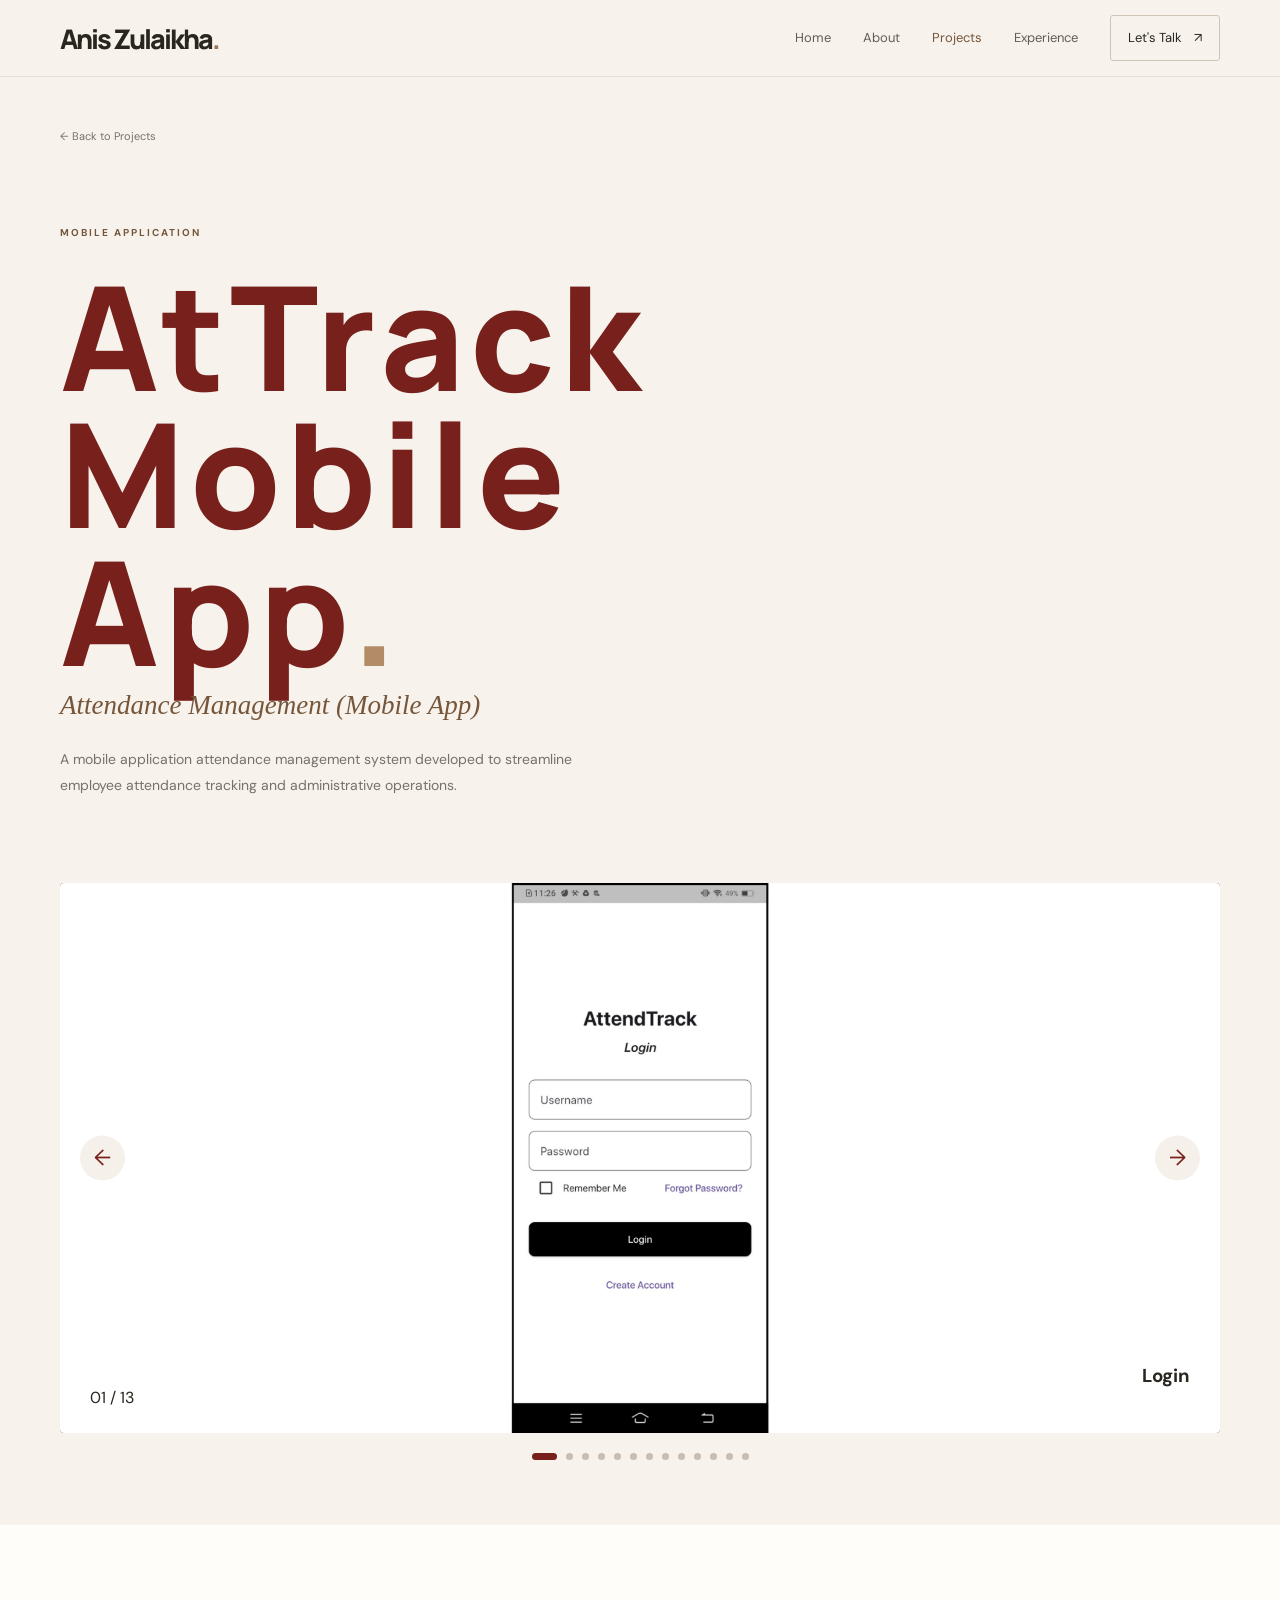
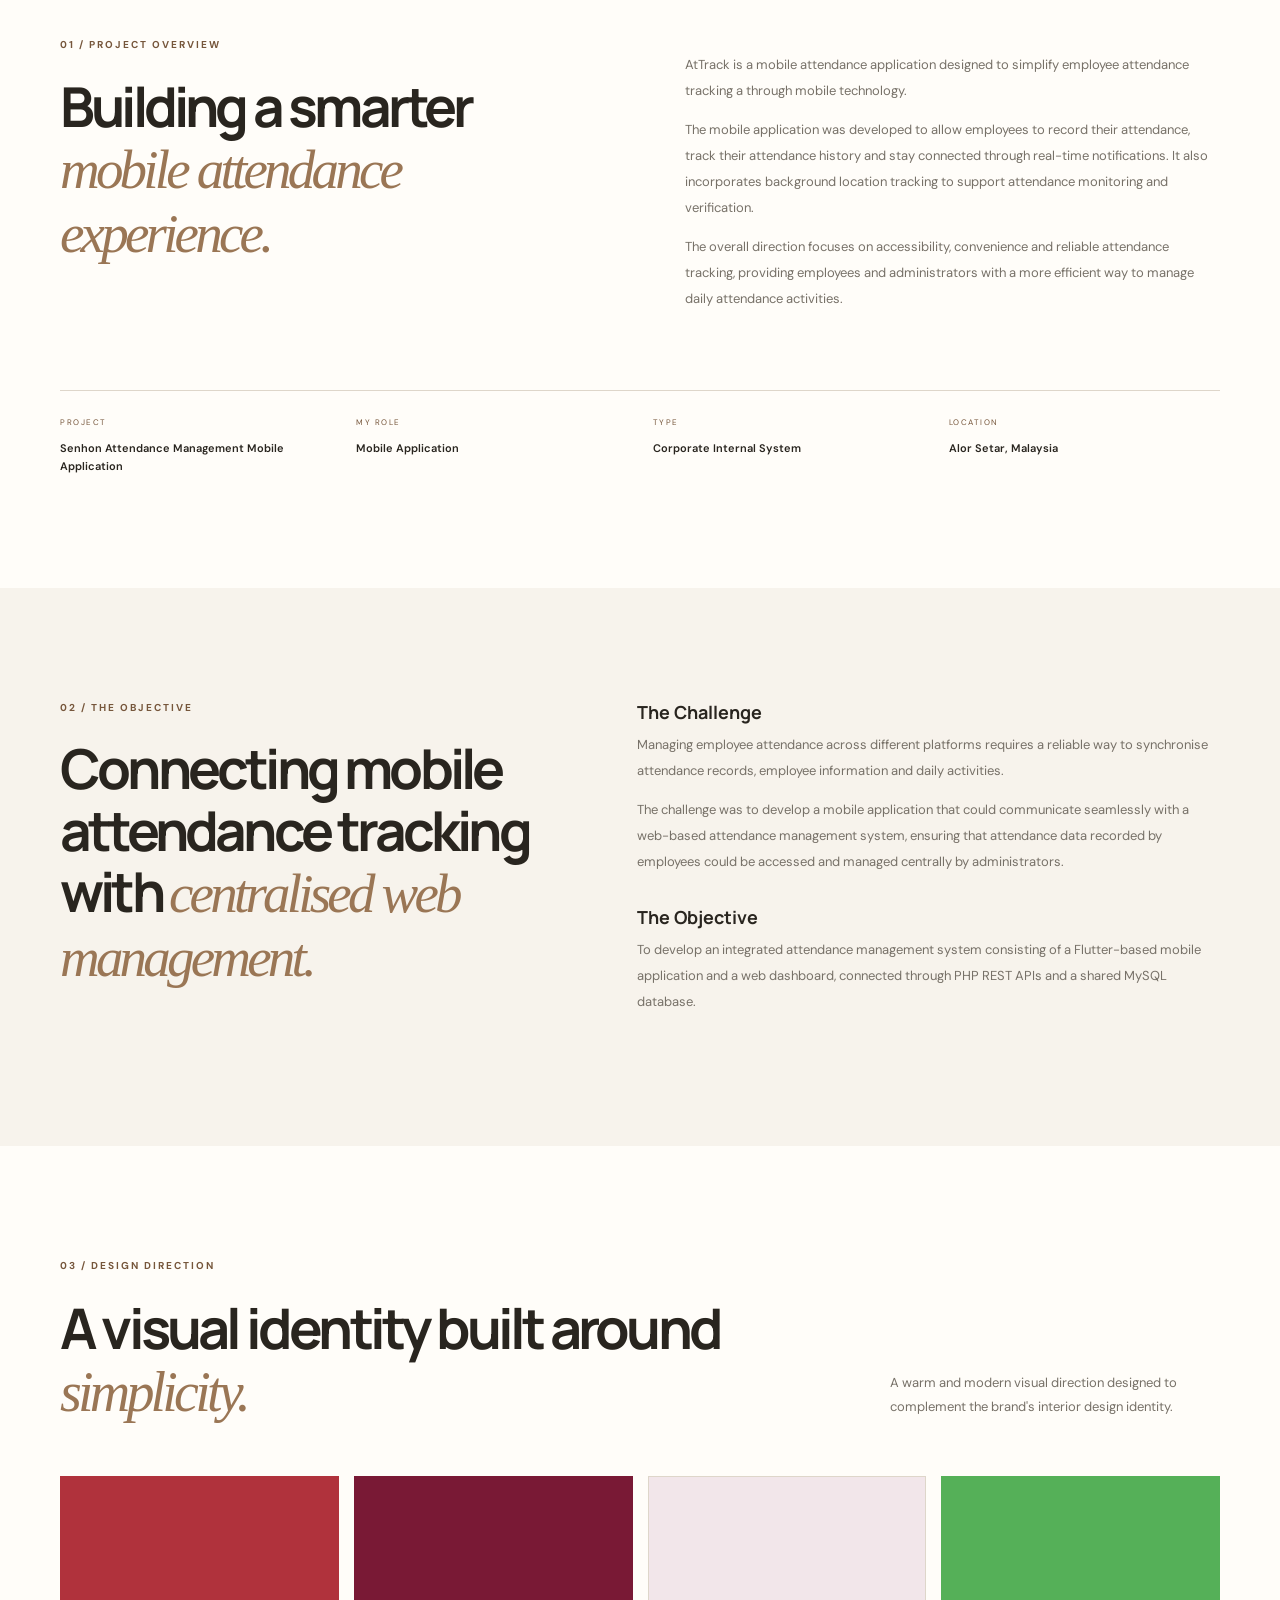
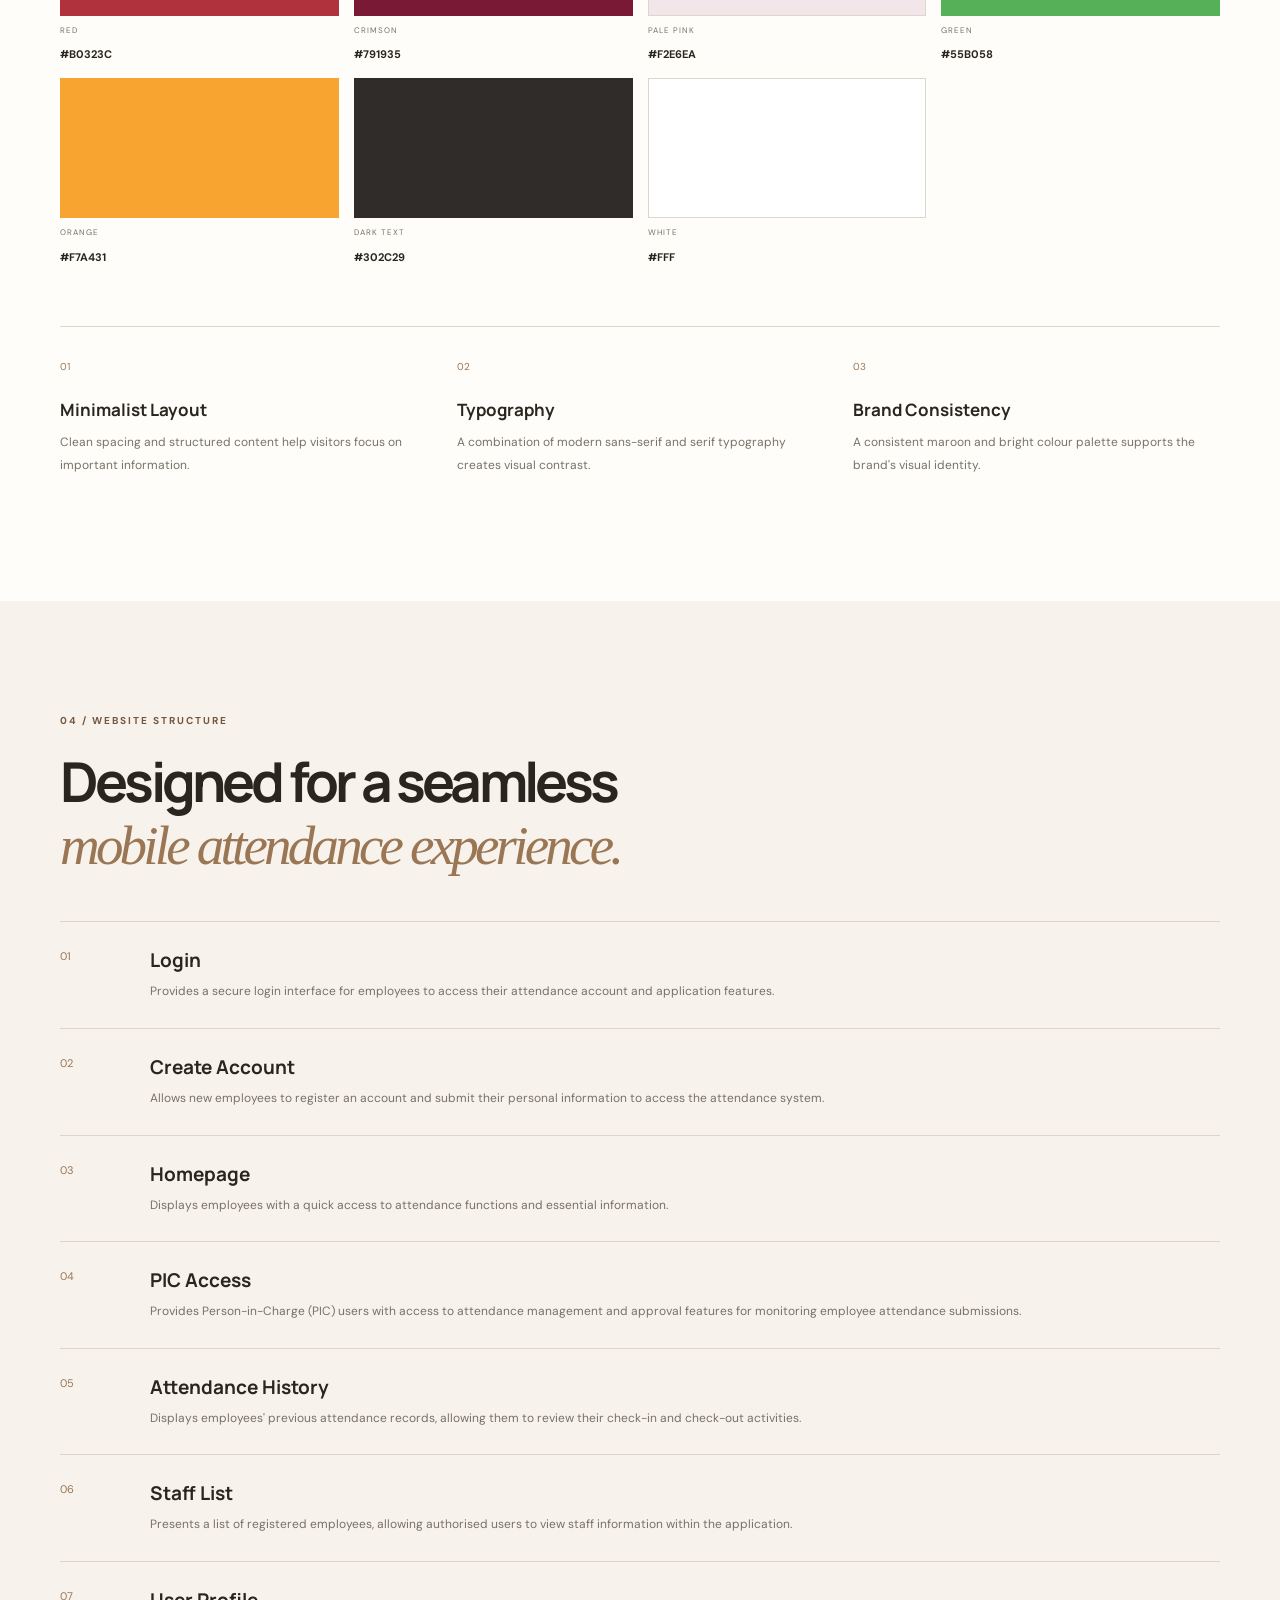
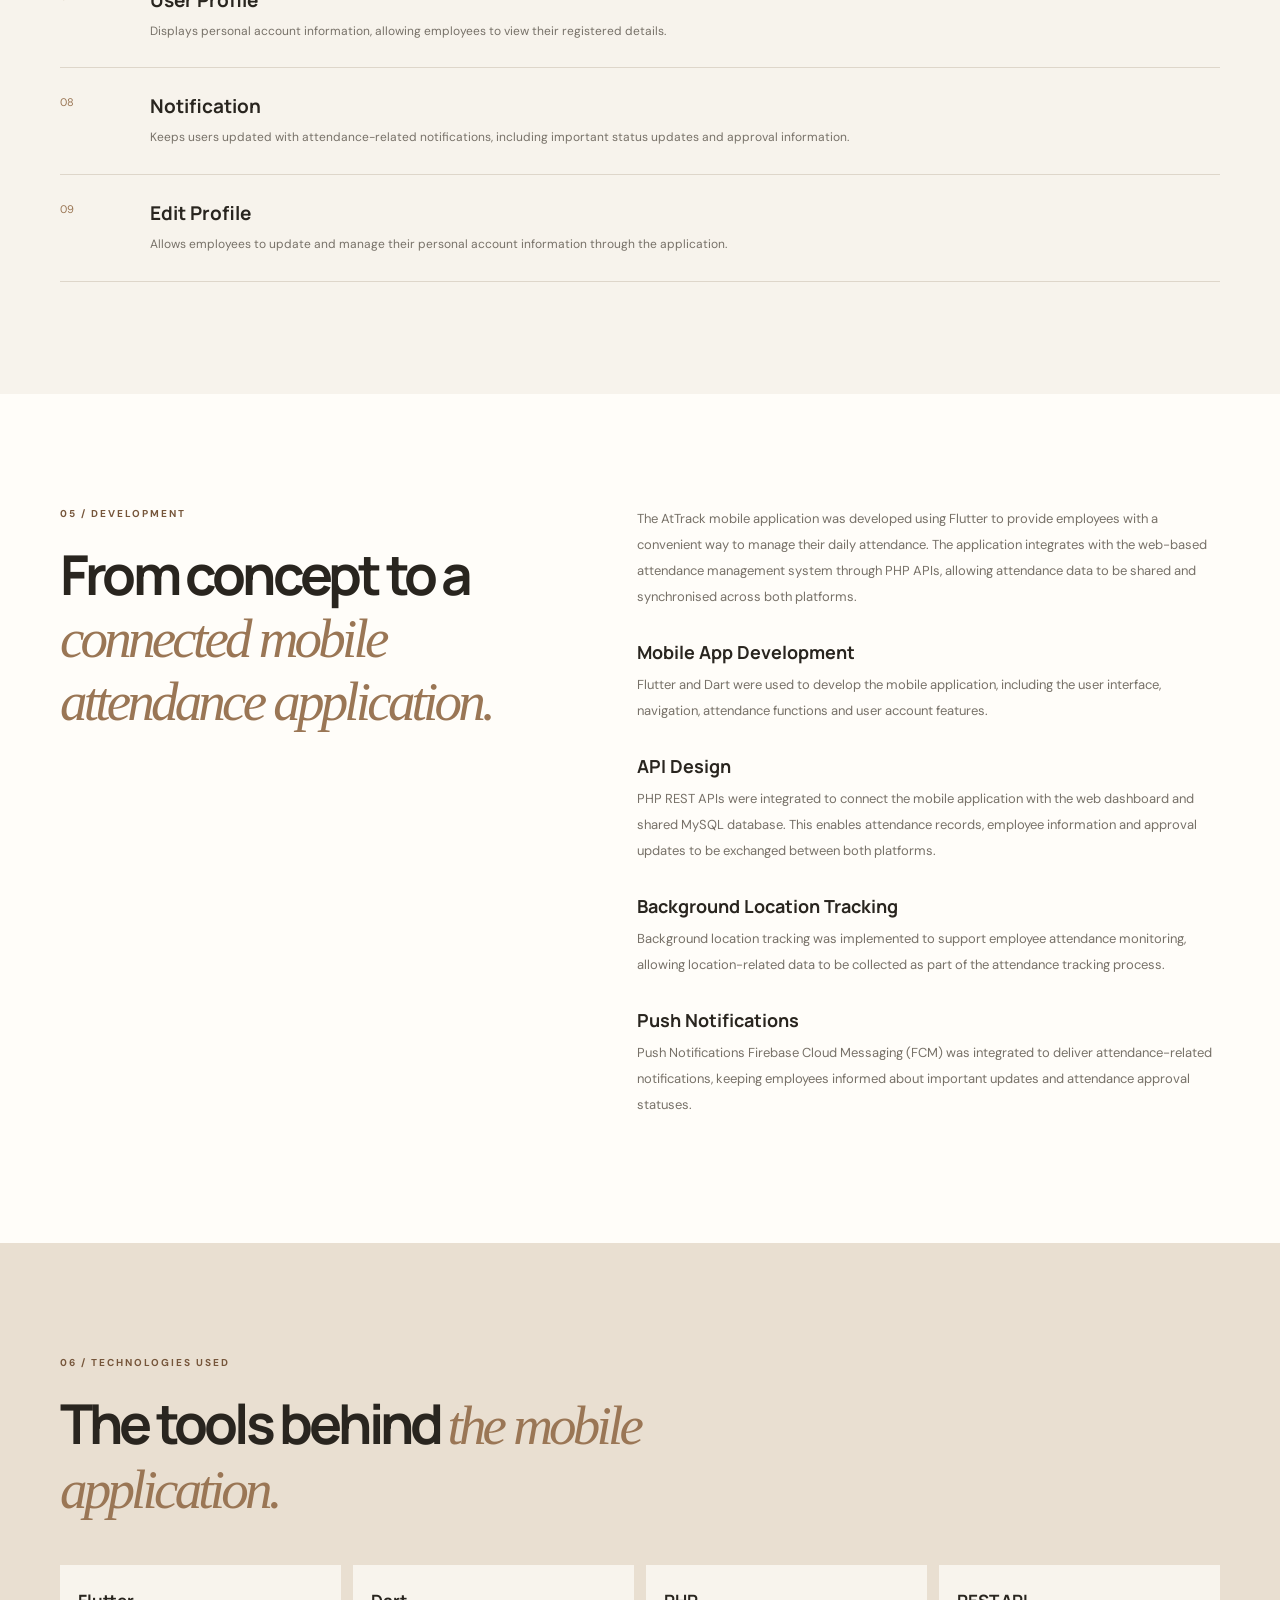
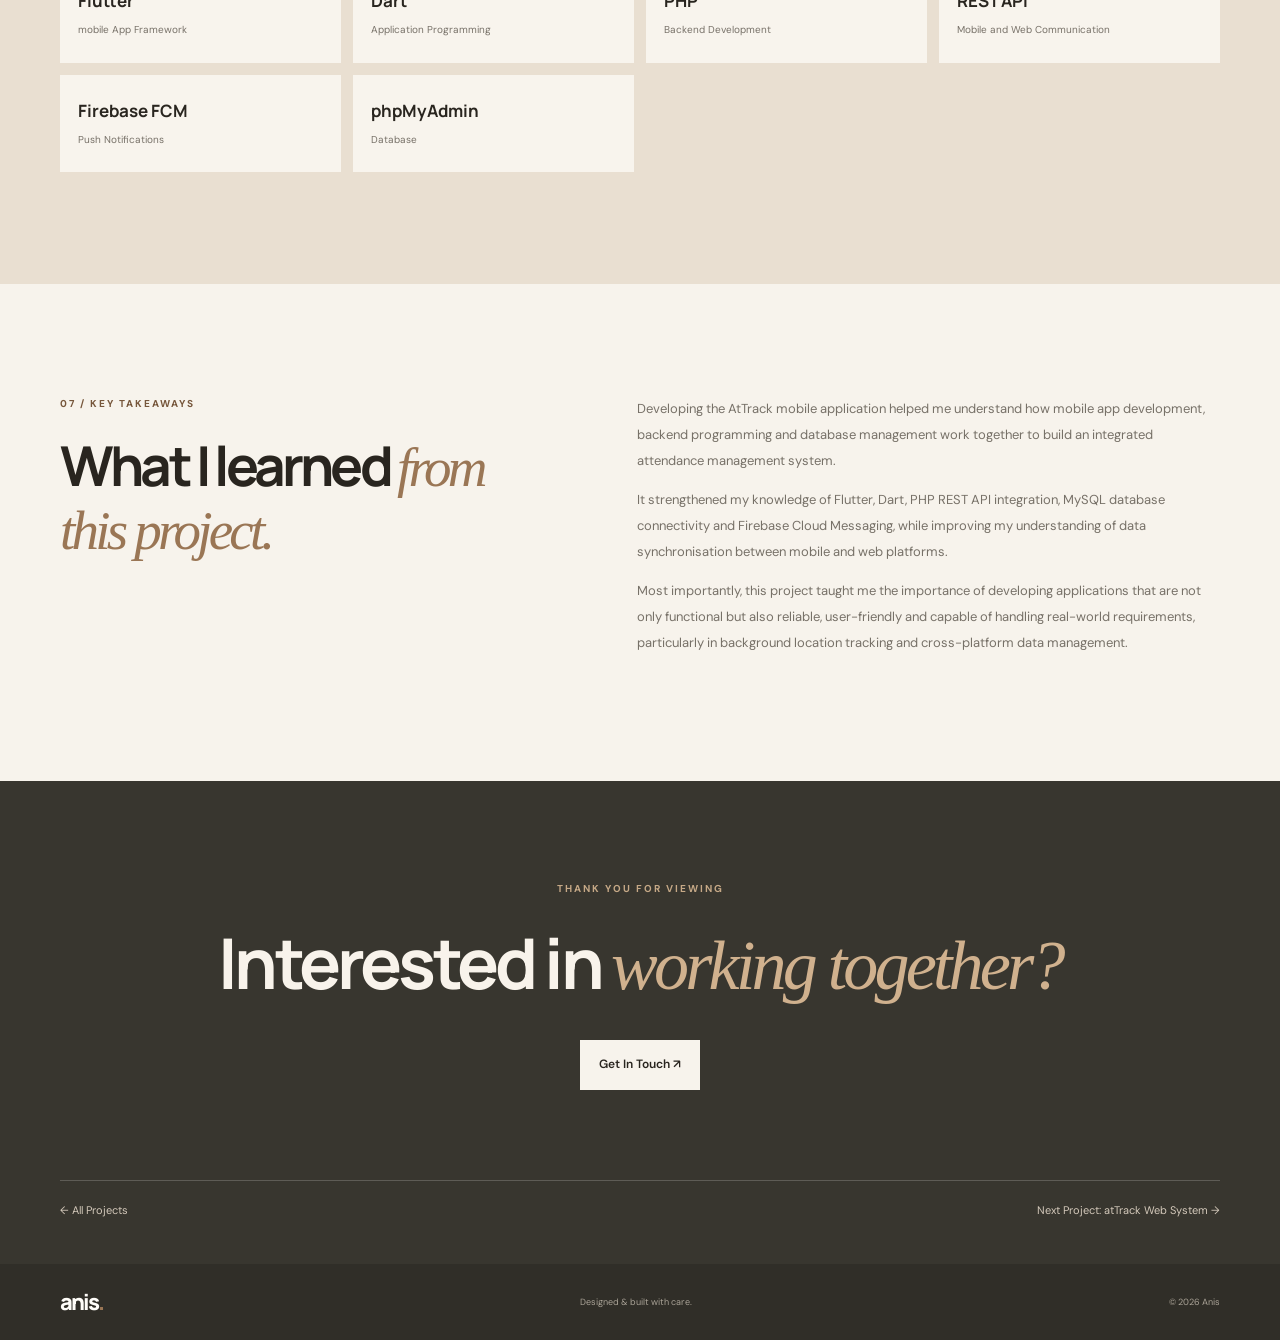
==== commit 9fcbcb73: "update" ====
--- a/project-atTrackmobile.html
+++ b/project-atTrackmobile.html
@@ -868,8 +868,8 @@
                         ← All Projects
                     </a>
 
-                    <a href="project-senhon.html">
-                        Next Project: Senhon →
+                    <a href="project-atTrackweb.html">
+                        Next Project: atTrack Web System →
                     </a>
 
                 </div>
--- a/css/style.css
+++ b/css/style.css
@@ -1534,6 +1534,15 @@
   font-size: 14px;
   line-height: 1.9;
   color: var(--muted);
+}
+.case-intro a{
+  display: inline-block;
+  margin-top: 15px;
+  color: maroon;
+  text-decoration: underline;
+}
+.case-intro a:hover{
+  text-decoration: underline;
 }
 /* COVER */
 .case-cover {
